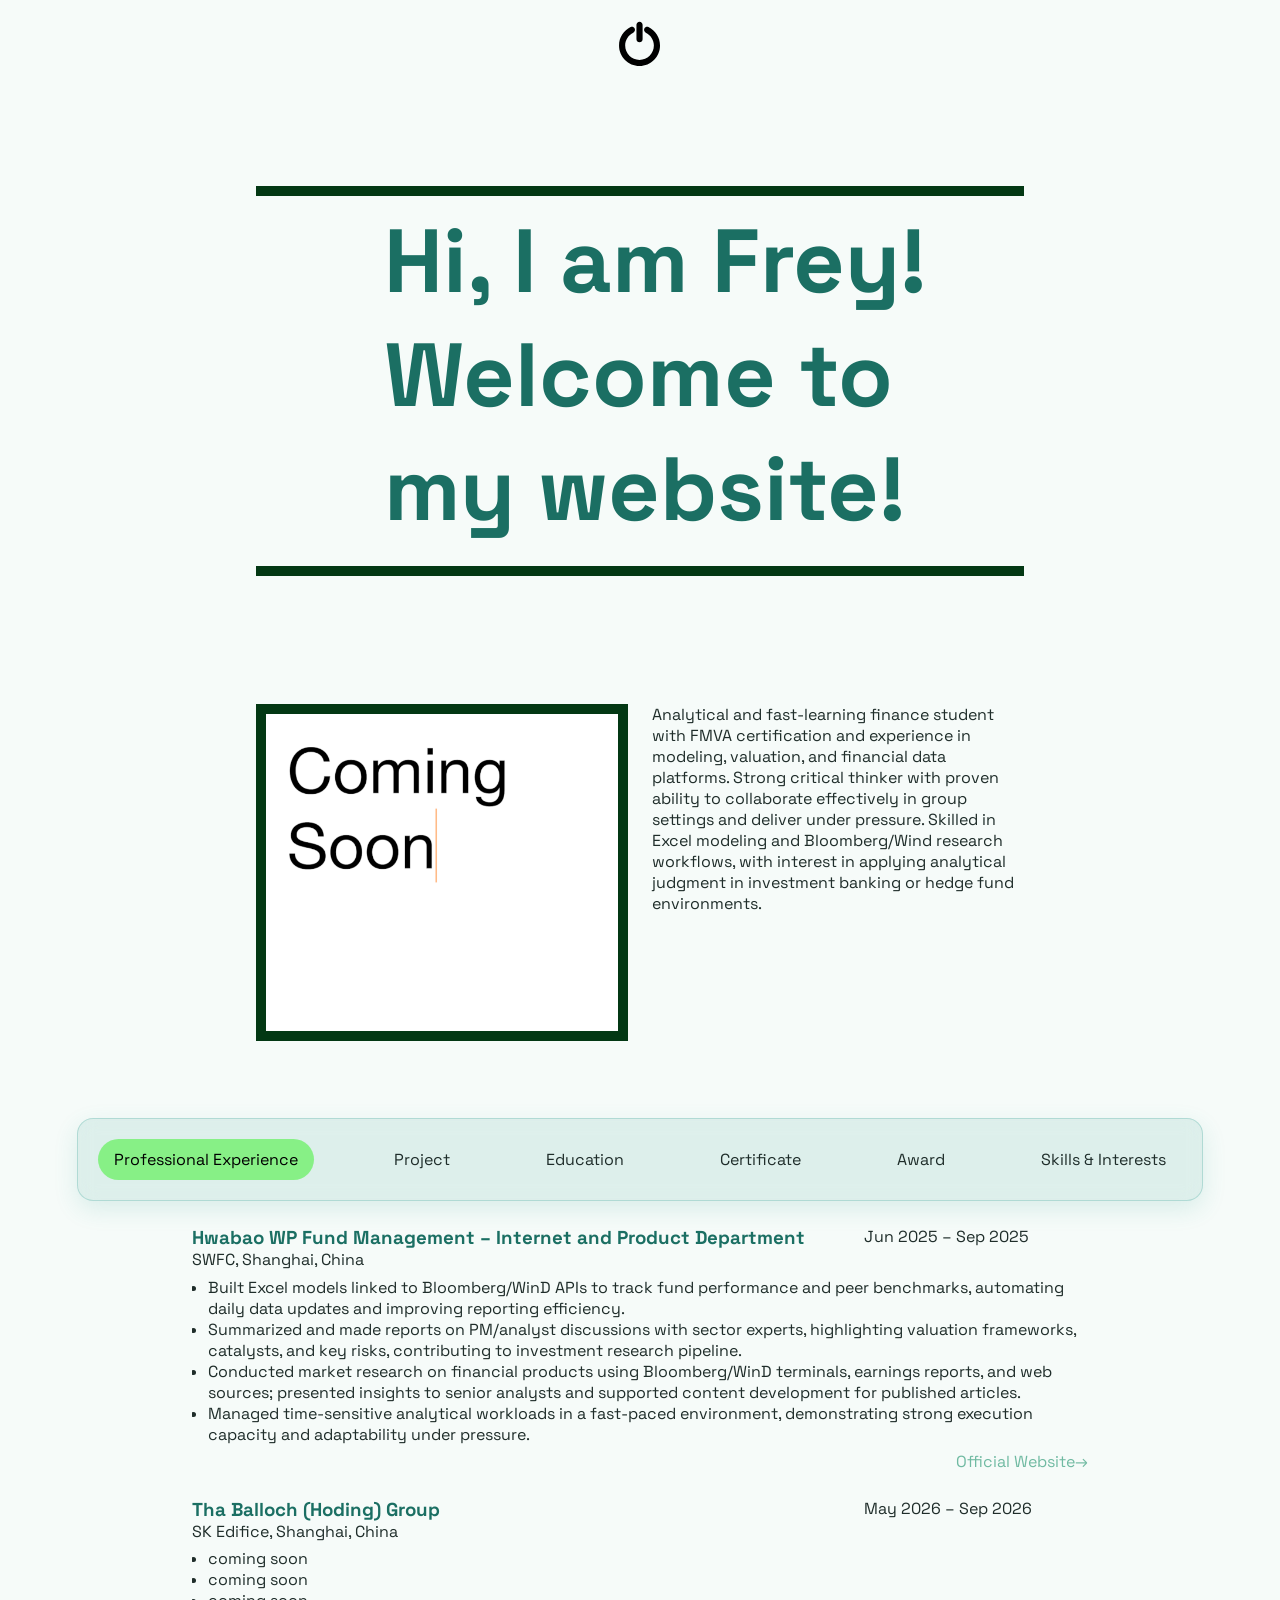
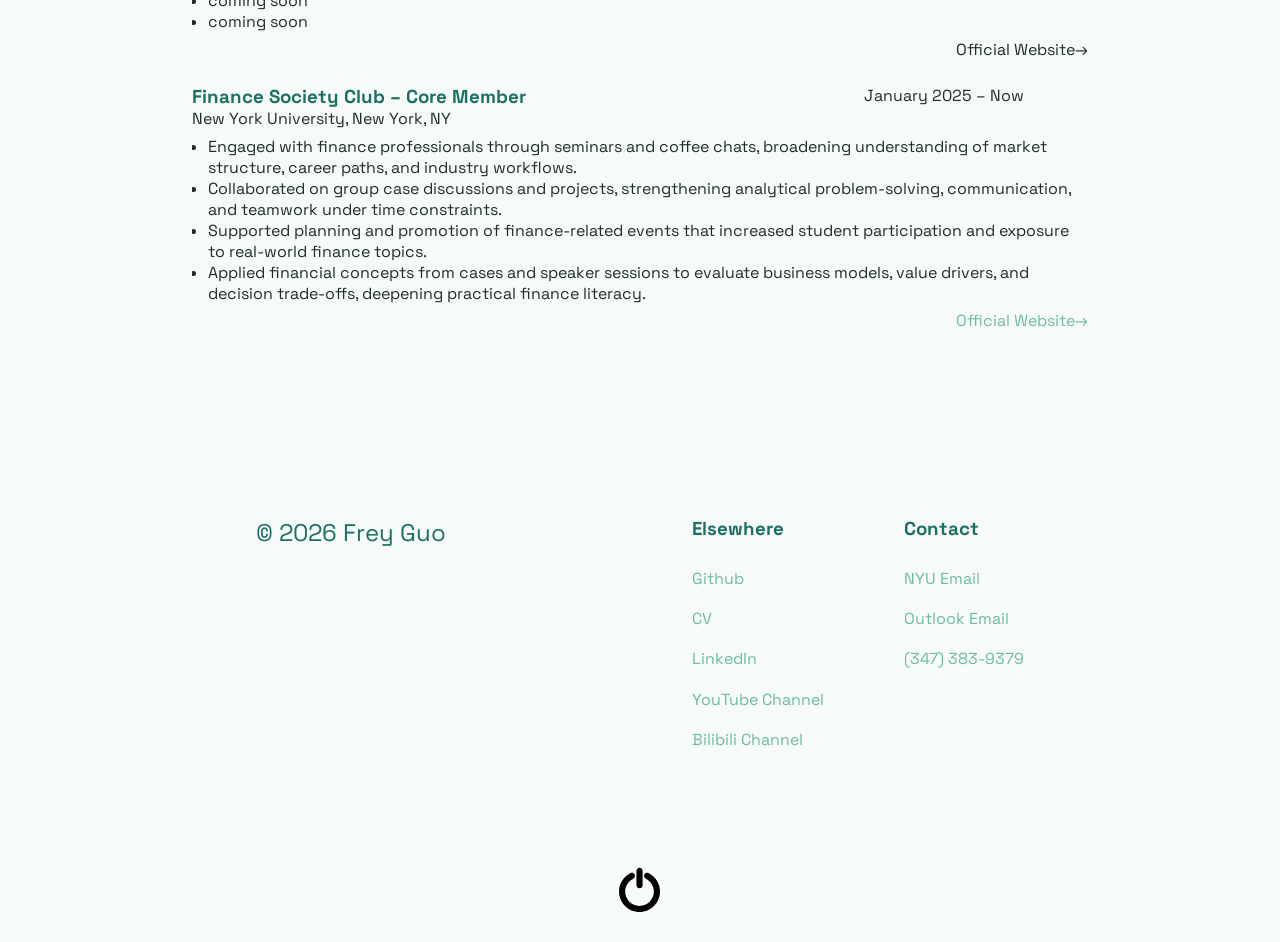
==== index.html @ 7e64a761 "Add files via upload" ====
<!DOCTYPE html>

<html lang="en">
  <head>
    <meta charset="utf-8">
    <title>Frey Guo's Online Resume</title>
    <link rel="icon" type="image/png" href="pic/ficon.png">
    <link rel="icon" type="img/png" href="pic/ficon.png">
    <link rel="shortcut icon" href="pic/ficon.png">
    <link rel="stylesheet" href="main.css">
  </head>

    <icon>
    <svg viewBox="0 0 800 600" id = "modechange" class = "switcher1" xmlns="http://www.w3.org/2000/svg">
     <g id="Layer_1">
      <title>Layer 1</title>
      <path id="svg_3" d="m452.89484,169.47069c-9.49835,-4.63245 -20.98953,-0.64246 -25.67987,8.91408c-4.63165,9.55652 -0.58649,21.01929 8.9115,25.65173c29.95944,14.56938 50.59714,45.20438 50.59714,80.70422c-0.1171,49.5112 -40.16107,89.58466 -89.64395,89.67322c-49.54608,-0.11835 -89.59061,-40.16202 -89.7077,-89.67322c0,-35.49985 20.63705,-66.16443 50.59726,-80.70422c9.55685,-4.63245 13.54327,-16.1248 8.91183,-25.68132c-4.63168,-9.52695 -16.12372,-13.5423 -25.6796,-8.91408c-42.74139,20.69806 -72.23193,64.58371 -72.23193,115.29962c0,70.73761 57.33954,128.07693 128.11014,128.10672c70.70663,-0.02979 128.04681,-57.36911 128.04681,-128.10672c0,-50.68634 -29.49084,-94.54239 -72.23163,-115.27003zm-55.81519,94.45369c10.5527,0 19.17142,-8.58862 19.17142,-19.2019l0,-89.67323c0,-10.6132 -8.61871,-19.20183 -19.17142,-19.20183c-10.67548,0 -19.23529,8.61821 -19.23529,19.20183l0,89.67323c0,10.61328 8.55981,19.2019 19.23529,19.2019z" 

        stroke="" fill="currentColor"/>
     </g>
    </svg>
  </icon>

    <h1 id="header"> Hi, I am Frey! Welcome to my website!</h1>

    <div class = "intro">
    <img src="pic/comingsoon.png" class="selfie" 
    srcset= "pic/comingsoon1.png 1x, pic/comingsoon2.png 2x, pic/comingsoon3.png 3x"
    width="400" height="600" alt="My Selfie">

    <p> Analytical and fast-learning finance student with FMVA certification and experience in modeling, valuation, and financial data platforms. Strong critical thinker with proven ability to collaborate effectively in group settings and deliver under pressure. Skilled in Excel modeling and Bloomberg/Wind research workflows, with interest in applying analytical judgment in investment banking or hedge fund environments.</p>
  </div>

    <nav>
    <ul class = "navbar" id="1111"> 
      <div class = "highlight"></div>
      <li> Professional Experience </li>
      <li> Project </li>
      <li> Education </li>
      <li> Certificate </li>
      <li> Award </li>
      <li> Skills & Interests</li>
    </ul>
  </nav>







    <main class = "Professional animate"> 
      <div class = "professionalTitle">
      <h3 class = "ptitle">Hwabao WP Fund Management – Internet and Product Department</h3>
        <span class = "pdate">Jun 2025 – Sep 2025</span>
      </div>

      <p>SWFC, Shanghai, China</p>

      <ul class = "pcontent">
        <li> Built Excel models linked to Bloomberg/WinD APIs to track fund performance and peer benchmarks, automating daily data updates and improving reporting efficiency. </li>
        <li>Summarized and made reports on PM/analyst discussions with sector experts, highlighting valuation frameworks, catalysts, and key risks, contributing to investment research pipeline.</li>
        <li>Conducted market research on financial products using Bloomberg/WinD terminals, earnings reports, and web sources; presented insights to senior analysts and supported content development for published articles.</li>
        <li>Managed time-sensitive analytical workloads in a fast-paced environment, demonstrating strong execution capacity and adaptability under pressure.</li>
      </ul>

      <div class = "plinkgrid">
      <p class = "plink"> <a href="https://www.fsfund.com"> Official Website→ </a></p>
    </div>

        <div class = "professionalTitle">
        <h3 class = "ptitle">Tha Balloch (Hoding) Group</h3>
        <span class = "pdate">May 2026 – Sep 2026</span>
      </div>

      <p>SK Edifice, Shanghai, China </p>

      <ul class = "pcontent">
        <li> coming soon</li>
        <li> coming soon</li>
        <li> coming soon</li>
        <li> coming soon</li>
      </ul>

      <div class = "plinkgrid">
      <p class = "plink"> Official Website→</p>
    </div>

        <div class = "professionalTitle">
        <h3 class = "ptitle">Finance Society Club – Core Member</h3>
        <span class = "pdate">January 2025 – Now</span>
        </div>

      <p >New York University, New York, NY</p>

      <ul class = "pcontent">
        <li>Engaged with finance professionals through seminars and coffee chats, broadening understanding of market structure, career paths, and industry workflows.</li>
        <li>Collaborated on group case discussions and projects, strengthening analytical problem-solving, communication, and teamwork under time constraints.</li>
        <li>Supported planning and promotion of finance-related events that increased student participation and exposure to real-world finance topics.</li>
        <li>Applied financial concepts from cases and speaker sessions to evaluate business models, value drivers, and decision trade-offs, deepening practical finance literacy.</li>
      </ul>

      <div class = "plinkgrid">
      <p class = "plink"> <a href = "https://www.nyufinancesociety.org"> Official Website→ </a></p>
    </div>


    </main>











    <main class = "Project animate"> 
    <div class = "prlayout">

     <img src="pic/comingsoon.png" class="projectp" 
    srcset= "pic/comingsoon1.png 1x, pic/comingsoon2.png 2x, pic/comingsoon3.png 3x"
    width="400" height="600" alt="project1">

      <div class = "prcontent">
      <h3> Equity Valuation Model – DCF, Trading Comps & Scenario Analysis </h3>
      <p class = "prcontent1"> Coming soon </p>

      <div class = "plinkgrid">
      <p class = "plink"> <a href = "comingsoon.html" > View Project → </a></p>
    </div>
    </div>
    </div>

    <div class = "prlayout">
     <img src="pic/comingsoon.png" class="projectp" 
    srcset= "pic/comingsoon1.png 1x, pic/comingsoon2.png 2x, pic/comingsoon3.png 3x"
    width="400" height="600" alt="project2">
          <div class = "prcontent">      
    <h3> Data Analysis Project – SQL-Based Financial Insights</h3>
      <p class = "prcontent1"> Coming soon </p>
      <div class = "plinkgrid">
      <p class = "plink"> <a href = "comingsoon.html" > View Project → </a></p>
    </div>
    </div>
    </div>

    <div class = "prlayout">
     <img src="pic/comingsoon.png" class="projectp" 
    srcset= "pic/comingsoon1.png 1x, pic/comingsoon2.png 2x, pic/comingsoon3.png 3x"
    width="400" height="600" alt="project3">
    <div class = "prcontent">      
      <h3> Stock Screening Tool – Java/Python-Based Market Scanner </h3>
      <p class = "prcontent1"> Coming soon </p>
      <div class = "plinkgrid">
      <p class = "plink"> <a href = "comingsoon.html" > View Project → </a></p>
    </div>
    </div>
  </div>

      <div class = "prlayout">
     <img src="pic/WebP.png" class="projectp" 
      srcset= "pic/WebP1.png 1x, pic/WebP2.png 2x, pic/WebP3.png 3x"
    width="400" height="600" alt="project4">

    <div class = "prcontent">      
    <h3> Portfolio Website – Front-End Development & UX Design </h3>
      <p class = "prcontent1">   Designed and developed a personal portfolio website using HTML, CSS, and JavaScript, featuring responsive layout, interactive navigation, and smooth UI transitions. </p>
      <div class = "plinkgrid">
      <p class = "plink"> <a href = "index.html">View Project → </a> </p>
    </div>
    </div>
  </div>

      <a href="#1111">
    <svg viewBox=" 0 0 800 600" class = "ancher" xmlns="http://www.w3.org/2000/svg">
     <g id="Layer_1">
      <title>Layer 1</title>
      <path transform="rotate(-90 390.907 306.534)" id="svg_1" d="m383.6221,347.79889l25.40332,-25.48767l-49.11011,0l-49.11005,0l0,-15.77701l0,-15.77713l48.54297,0c26.70361,0 48.54788,-0.79852 48.54788,-1.77634c0,-0.97778 -10.62888,-12.44644 -23.61896,-25.48758l-23.61877,-23.70929l21.82941,0l21.83435,0l33.34305,33.40775l33.34326,33.40564l-33.40674,33.34506l-33.40656,33.34219l-22.98819,0l-22.98322,0l25.39835,-25.48563l0,0z" fill="currentColor"/>
      <path id="svg_3" d="m282.61499,211.11507l0,0c19.69678,0 35.67102,-0.89557 35.67102,-2.00006l142.66452,0l0,0c0,1.10449 15.96768,2.00006 35.66446,2.00006l0,7.99988l0,0c-19.69678,0 -35.66446,0.89557 -35.66446,2.00006l-142.66452,0c0,-1.10449 -15.97424,-2.00006 -35.67102,-2.00006l0,-7.99988z" fill="currentColor"/>
     </g>
    </svg>
    </a>


    </main>









    <section class = "ehide animate">
    <main class = "Education"> 
      <div class = "eiconf">
      <img src="NYU.png" class="nyuicon" width="200" height="200" alt="NYU Icon">
      <!-- srcset= "campus-green1.png 1x, campus-green.png2 2x, campus-green3.png 3x" -->
    </div>

      <div class = "econtent">
      <div class = "eheader">
      <h3>New York University</h3>
      <p class = "edate">Expected May 2027</p>
    </div>

    <p>New York, NY</p>

    <div class = "eheader">
    <p>Undergraduate in Policy Economics and Social Entrepreneurship</p>
    <p>GPA: 3.8 / 4.0</p>
  </div>

    <p> Related Coursework: </p>
      <ul class = "elist">
        <li>Statistics & Regression Analysis</li>
        <li>MFE II</li>
        <li>Intermediate Microeconomics</li>
        <li>Intermediate Macroeconomics</li>
        <li>Principles of Accounting</li>
        <li>Money and Banking</li>
        <li>Web Design</li>
      </ul>
  </div>
    </main>
</section>



    <main class = "Certificate animate"> 

    <h2> FMVA® – Financial Modeling & Valuation Analyst (CFI, 2026)</h2>

    <p>Covered 3-statement modeling, DCF valuation, trading comparables, and precedent transactions, along with scenario and sensitivity analysis (WACC, growth, margins) and cash flow normalization under US GAAP and IFRS. </p>

    <div class = "cimg">
        <img src="pic/FMVA.png"  class="ccimg" 
        srcset="pic/FMVA1.png 1x, pic/FMVA2.png 2x, pic/FMVA3.png 3x"
        width="800" height="600" alt="FMVA Certificate">
    </div>


    <h2> CFA Level 1 </h2>

    <p>  Coming soon </p>

      <div class = "cimg">
      <img src="pic/comingsoon.png" class="ccimg" 
      srcset= "pic/comingsoon1.png 1x, pic/comingsoon2.png 2x, pic/comingsoon3.png 3x"
      width="200" height="200" alt="Personal picture">
    </div>

    <a href="#1111">
    <svg viewBox=" 0 0 800 600" class = "ancher" xmlns="http://www.w3.org/2000/svg">
     <g id="Layer_1">
      <title>Layer 1</title>
      <path transform="rotate(-90 390.907 306.534)" id="svg_1" d="m383.6221,347.79889l25.40332,-25.48767l-49.11011,0l-49.11005,0l0,-15.77701l0,-15.77713l48.54297,0c26.70361,0 48.54788,-0.79852 48.54788,-1.77634c0,-0.97778 -10.62888,-12.44644 -23.61896,-25.48758l-23.61877,-23.70929l21.82941,0l21.83435,0l33.34305,33.40775l33.34326,33.40564l-33.40674,33.34506l-33.40656,33.34219l-22.98819,0l-22.98322,0l25.39835,-25.48563l0,0z" fill="currentColor"/>
      <path id="svg_3" d="m282.61499,211.11507l0,0c19.69678,0 35.67102,-0.89557 35.67102,-2.00006l142.66452,0l0,0c0,1.10449 15.96768,2.00006 35.66446,2.00006l0,7.99988l0,0c-19.69678,0 -35.66446,0.89557 -35.66446,2.00006l-142.66452,0c0,-1.10449 -15.97424,-2.00006 -35.67102,-2.00006l0,-7.99988z" fill="currentColor"/>
     </g>
    </svg>
    </a>


    </main>








    <main class = "Award animate"> 
      <p> coming soon </p>
    </main>







<main class="Skills animate">

  <div class="sgrid">

    <div class="scard">
      <h3>Technical Skills</h3>
      <p><strong>Data & Analysis:</strong> Excel, VBA, SQL</p>
      <p><strong>Programming:</strong> Python, Java, JavaScript</p>
      <p><strong>Finance Tools:</strong> Bloomberg, Wind</p>
      <p><strong>Productivity:</strong> PowerPoint, Jira, XMind</p>
      <p><strong>Web:</strong> HTML5, CSS</p>
    </div>

    <div class="scard">
      <h3>Languages</h3>
      <p>Mandarin — Native</p>
      <p>English — Fluent</p>
    </div>

    <div class="scard">
      <h3>Interests</h3>
      <p>Skiing, Equity & Options Trading, Chess, Guitar, Reading</p>
    </div>
  </div>
</main>
















<footer>
  <div class="fleft">
    <p>© 2026 Frey Guo</p>
  </div>

  <div class="flink">
    <div class="fcolumn">
      <h3>Elsewhere</h3>
      <ul>
        <li><a href="#">Github</a></li>
        <li><a href="comingsoon.html">CV</a></li>
        <li><a href="https://www.linkedin.com/in/frey-guo-7851282b1">LinkedIn</a></li>
        <li><a href="https://www.youtube.com/@Frawery-oi5ok">YouTube Channel</a></li>
        <li><a href="https://space.bilibili.com/351012875?spm_id_from=333.337.0.0">Bilibili Channel</a></li>
      </ul>
    </div>

    <div class="fcolumn">
      <h3>Contact</h3>
      <ul>
        <li><a href="mailto:fg2366@nyu.edu">NYU Email</a></li>
        <li><a href="mailto:FreyGG@outlook.com">Outlook Email</a></li>
        <li><a href="tel:+13473839379">(347) 383-9379</a></li>
      </ul>
    </div>
  </div>
</footer>


    <icon>
    <svg viewBox="0 0 800 600" class = "switcher2" xmlns="http://www.w3.org/2000/svg">
     <g id="Layer_1">
      <title>Layer 1</title>
      <path id="svg_3" d="m452.89484,169.47069c-9.49835,-4.63245 -20.98953,-0.64246 -25.67987,8.91408c-4.63165,9.55652 -0.58649,21.01929 8.9115,25.65173c29.95944,14.56938 50.59714,45.20438 50.59714,80.70422c-0.1171,49.5112 -40.16107,89.58466 -89.64395,89.67322c-49.54608,-0.11835 -89.59061,-40.16202 -89.7077,-89.67322c0,-35.49985 20.63705,-66.16443 50.59726,-80.70422c9.55685,-4.63245 13.54327,-16.1248 8.91183,-25.68132c-4.63168,-9.52695 -16.12372,-13.5423 -25.6796,-8.91408c-42.74139,20.69806 -72.23193,64.58371 -72.23193,115.29962c0,70.73761 57.33954,128.07693 128.11014,128.10672c70.70663,-0.02979 128.04681,-57.36911 128.04681,-128.10672c0,-50.68634 -29.49084,-94.54239 -72.23163,-115.27003zm-55.81519,94.45369c10.5527,0 19.17142,-8.58862 19.17142,-19.2019l0,-89.67323c0,-10.6132 -8.61871,-19.20183 -19.17142,-19.20183c-10.67548,0 -19.23529,8.61821 -19.23529,19.20183l0,89.67323c0,10.61328 8.55981,19.2019 19.23529,19.2019z" 
        stroke="" fill="currentColor"/>
     </g>
    </svg>
  </icon>


<script src="main.js"></script>


</html>
---- main.css ----
@import url('https://fonts.googleapis.com/css2?family=Space+Grotesk&family=Open+Sans&display=swap');

* 
{
    margin: 0;
    padding: 0;
    box-sizing: border-box;
}

html 
{
  scroll-behavior: smooth;
}

 :root {
  --bg: #f6fbf9;           /* very light mint */
  --surface: #ffffff;      /* pure white */

  --text: #1f2d2a;         /* dark gray-green */
  --text-muted: #6b7f7a;   /* muted gray-green */
  --link: #70BAA2;
  --strong: #2a9d8f;      /* medium teal green */
  --heavy-strong: #1b6f63; /* deep teal green */

  --border: #033814;       /* pale mint border */

  --nav-bg: rgba(42, 157, 143, 0.12);      /* strong mint glass */
  --nav-border: rgba(42, 157, 143, 0.25);  /* strong teal border */
  --nav-shadow: rgba(42, 157, 143, 0.14);  /* teal shadow */

  --card-bg: rgba(255, 255, 255, 0.7);      /* white glass */
  --card-shadow: rgba(0, 0, 0, 0.08);
  --svg: black;

  --navbar-highlight: #87F086;
}


@media (prefers-color-scheme: dark) 
{
:root 
{
  --bg: #0f1f1c;           /* very dark green (almost black) */
  --surface: #132825;      /* dark green panel */

  --text: #e6f2ef;         /* soft white with green tint */
  --text-muted: #8aa7a1;   /* muted light green-gray */

  --strong: #4dd4c6;      /* bright teal accent */
  --heavy-strong: #2bb5a5; /* stronger teal */
  --link: #92F0D0;
  --border: #e9f6f2;       /* dark muted border */

  --nav-bg: rgba(255, 255, 255, 0.12);     /* white glass */
  --nav-border: rgba(255, 255, 255, 0.25); /* white border */
  --nav-shadow: rgba(0, 0, 0, 0.25);       /* dark shadow */

  --card-bg: rgba(19, 40, 37, 0.7);         /* dark green glass */
  --card-shadow: rgba(0, 0, 0, 0.4);

  --svg: white;

  --navbar-highlight: black;

}
}

:root.light
{
  --bg: #f6fbf9;
  --surface: #ffffff;

  --text: #1f2d2a;
  --text-muted: #6b7f7a;
  --link: #70BAA2;
  --strong: #2a9d8f;
  --heavy-strong: #1b6f63;

  --border: #033814; 

  --nav-bg: rgba(42, 157, 143, 0.12);  
  --nav-border: rgba(42, 157, 143, 0.25);
  --nav-shadow: rgba(42, 157, 143, 0.14); 

  --card-bg: rgba(255, 255, 255, 0.7);  
  --card-shadow: rgba(0, 0, 0, 0.08);
  --svg: black;

  --navbar-highlight: #87F086;
}

:root.dark
{
	  --bg: #0f1f1c;     
  --surface: #132825;  

  --text: #e6f2ef;  
  --texet-muted: #8aa7a1; 

  --strong: #4dd4c6;     
  --heavy-strong: #2bb5a5;
  --link: #92F0D0;
  --border: #e9f6f2;     

  --nav-bg: rgba(255, 255, 255, 0.12);    
  --nav-border: rgba(255, 255, 255, 0.25);
  --nav-shadow: rgba(0, 0, 0, 0.25); 

  --card-bg: rgba(19, 40, 37, 0.7); 
  --card-shadow: rgba(0, 0, 0, 0.4);

  --svg: white;

  --navbar-highlight: black;
}


icon
{
	display: flex;
	justify-content: center;
	width: 100%;
}

.switcher1, .switcher2
{
  width: 10vw;
  height: auto;
  color: var(--svg);
  transition: transform 0.5s;
  cursor: pointer;
}

 .switcher1:hover, .switcher2:hover
 {
    transform: rotate(360deg);
 }

body
{
	background-color: var(--bg);
	color: var(--text);
  transition: all 0.3s ease;
  font-family: 'Space Grotesk', sans-serif;
}

h1, h2 
{
  color: var(--heavy-strong);
}

a 
{
  color: var(--link);                
  text-decoration: none;
  border-bottom: 1px solid transparent;
  transition: all 0.25s ease;
}

a:hover 
{
  color: var(--heavy-strong);       
  border-bottom: 1px solid var(--heavy-strong);
}

  .ancher
  {
    position: fixed;
    width: 200px;
    height: auto;
    bottom: 0;
    right: -30px;
  }


 /*  ----------------------------------------------- First Section ------------------------------------------------  */
 /*  ----------------------------------------------- First Section ------------------------------------------------  */
 /*  ----------------------------------------------- First Section ------------------------------------------------  */

#header
{
	font-size: 7vw;
	width: 60%;
	margin: auto;
	padding-left: 10%;
	padding-top: 8px;
	margin-bottom: 20px;
	border-top: 10px solid black ;
	border-color: var(--border);
	margin-top: 1em;
}

.selfie
{
	width: 100%;
	height: auto;
	max-width: 400px;
	max-height: 600px;
	border: 10px solid black;
	border-color: var(--border);

}

.intro
{
	padding-top: 10vw;
    display: grid;
    grid-template-columns: 1fr 1fr;
    grid-auto-rows: minmax(100px, auto);
    width: 80%;
	margin: auto;
	gap: 1.5em;
	border-top: 10px solid black ;
	border-color: var(--border);
 }

nav
{
	width: 80%;
	margin: auto;
	display: flex;
	justify-content: center;
}


.navbar
 {
 	list-style: none;
 	position: relative;
 	display: flex;
  flex-direction: row;
  align-items: center;

  background: var(--nav-bg);
  backdrop-filter: blur(10px);
  -webkit-backdrop-filter: blur(10px);

  border: 1px solid var(--nav-border);
  border-radius: 16px;
  padding: 20px;

  box-shadow: 0 8px 24px var(--nav-shadow);
 }

 .navbar li
 {
 	cursor: pointer;
 	z-index: 1;
 	display: inline-block;
 	padding: 10px 16px;

 }

.Professional, .Project, .Education, .Certificate, .Award, .Skills
{
	width: 70%;
	margin: auto;
	padding-top: 2vw;
}


 /*  ----------------------------------------------- Professional EXP --------------------------------------------  */
 /*  ----------------------------------------------- Professional EXP --------------------------------------------  */
 /*  ----------------------------------------------- Professional EXP --------------------------------------------  */

.professionalTitle
{
	display: grid;
	grid-template-columns: 1fr 1fr 1fr 1fr;
}

.ptitle
{
	grid-column: 1/4;
	color: var(--heavy-strong);
}

.pdate
{
	grid-column: 4/-1;
}

.pcontent
{
	margin-left: 1em;
	padding-top: 0.5vw;
	padding-bottom: 0.5vw;
}

.plinkgrid
{
	display: grid;
	grid-template-columns: 1fr 1fr 1fr 1fr 1fr 1fr 1fr;
}

.plink
{
	grid-column: 8/-1;
	padding-bottom: 2vw;

}

.Professional
{
	display: ;
}


 /*  ----------------------------------------------- Project --------------------------------------------------  */
 /*  ----------------------------------------------- Project --------------------------------------------------  */
 /*  ----------------------------------------------- Project --------------------------------------------------  */

.prlayout
{
	display: grid;
	grid-template-columns: 1fr 1fr;
	gap: 1em;
}

.prcontent
{
	padding-bottom: 16em;
}

.prcontent1
{
	padding-top: 1vw;
	padding-bottom: 1vw;
}

.projectp
{
	width: 100%;
	height: auto;
	max-width: 400px;
	max-height: 600px;
	border: 10px solid black;
	border-color: var(--border);
}

.Project h3
{
	color: var(--heavy-strong);
;
}

.Project
{
	display: ;
}

 /*  ----------------------------------------------- Education --------------------------------------------------  */
 /*  ----------------------------------------------- Education --------------------------------------------------  */
 /*  ----------------------------------------------- Education --------------------------------------------------  */

.Education
{
		display: grid;
  	grid-template-columns: minmax(180px, 30%) 1fr;
}

.econtent
{
	display: flex;
	flex-direction: column;
	gap: 10px;
}

.eheader
{
	display: flex;
	justify-content: space-between;
	align-items: baseline;

}

.elist
{
	display: grid;
	grid-template-columns: 1fr 1fr;
	margin-top: -8px;
	padding-left: 20px;
}

.gpa
{
	display: flex;
	flex-wrap: nowrap;
}

.ehide
{
	display: ;
}

.Education h3
{
	color: var(--heavy-strong);
}

 /*  ---------------------------------------------  Certificate -------------------------------------------------  */
 /*  ---------------------------------------------  Certificate -------------------------------------------------  */
 /*  ---------------------------------------------  Certificate -------------------------------------------------  */

.Certificate
{
	margin-top: -2.5em;
}

.Certificate h2, .Certificate p
{
	text-align:center;
	padding-bottom: 1vw;
}

.cimg
{
	display: flex;
	justify-content: center;
	padding-bottom: 2vw;
}

.ccimg
{
	border: 2px solid black;
	border-color: var(--border);
	width: 100%;
	height: auto;
}

.Certificate
{
	display: ;
}

 /*  ---------------------------------------------  Award -----------------------------------------------------  */
 /*  ---------------------------------------------  Award -----------------------------------------------------  */
 /*  ---------------------------------------------  Award -----------------------------------------------------  */

.Award p
{
	text-align: center;
}

.Award
{
	display: ;
}

 /*  ----------------------------------------  Skills/interest/language ---------------------------------------  */
 /*  ----------------------------------------  Skills/interest/language ---------------------------------------  */
 /*  ----------------------------------------  Skills/interest/language ---------------------------------------  */

.Skills 
{
	margin-top: -30px;
}

.sgrid 
{
  display: grid;
  gap: 20px;
}

.scard 
{
  background-color: var(--card-bg);
  backdrop-filter: blur(10px);
  -webkit-backdrop-filter: blur(10px);

  border-radius: 18px;
  padding: 20px;

  box-shadow: 0 8px 20px var(--card-shadow);
}

.scard h3 
{
  margin-bottom: 12px;
}

.scard p 
{
  line-height: 1.5;
}

.Skills h3
{
	color: var(--heavy-strong);
}


 /*  -----------------------------------------------  Footer ----------------------------------------------  */
 /*  -----------------------------------------------  Footer ----------------------------------------------  */
 /*  -----------------------------------------------  Footer ----------------------------------------------  */

footer 
{
	padding-top: 10vw;
  width: 60%;
  margin: auto;
  display: grid;
  grid-template-columns: 1fr auto;
  gap: 5em;
  padding-bottom: 6vw;
}

.flink
{
  display: flex;
  gap: 5em;
  flex-wrap: nowrap;
}

.fcolumn h3 
{
  margin: 0 0 1.5em;
}

.fcolumn ul 
{
  list-style: none;
}

.fcolumn li 
{
  margin-bottom: 1.2em;
}

footer p, footer h3
{
	color: var(--heavy-strong);
}

footer p
{
	font-size: 1.5em;
}


 /*  -----------------------------------------------  Adaption ----------------------------------------------  */
 /*  -----------------------------------------------  Adaption ----------------------------------------------  */
 /*  -----------------------------------------------  Adaption ----------------------------------------------  */


 /*  ----------------------------------------------- Phone Adaption ----------------------------------------------  */

@media (max-width: 50em)
{

	.navbar
 {
    gap: 0em;
 }

 .navbar li
 {
 	font-size: 14px;
 }

 	.intro
 	{
 		padding-bottom: 10vw;	
 	}

 	.Professional
	{
	 	padding-top: 5vw;
	}

	.plink
	{
	padding-bottom: 5vw;
	}

	.pcontent
	{
	padding-top: 3vw;
	padding-bottom: 3vw;
	}

	.prcontent
	{
		padding-bottom: 8em;
	}

	.Education
	{
		display: block;
	}

	.elist
	{
		grid-template-columns: 1fr;
	}

	.eiconf
	{
		display: flex;
		justify-content: center;
		padding-top: 3vw;
		padding-bottom: 3vw;
	}

	.eheader
	{
		display: block;
	}

	.econtent p, .econtent h3
	{
		text-align: center;
	}

	.econtent li
	{
		margin-left: 6em;
	}

	.sgrid {
    grid-template-columns: 1fr;
  }

  .scard 
  {
    padding: 16px;
  }

  .Skills 
  {
  		margin-top: 0px;
  }

	.Certificate
	{
		margin-top: 0em;
	}

  .flink
   {
    gap: 10em;
    flex-wrap: nowrap;
  }

  .fleft
  {
  	display: none;

  }

    .ancher
    {
    	display: none;
    }

}

 /*  ----------------------------------------------- Ipad Adaption ----------------------------------------------  */


@media (min-width: 50.01em) and (max-width: 65em)
{

	nav
{
	padding-top: 2em;
}
	.navbar
 {
    gap: 2em;
 }

	.Education
	{
		display: block;
	}

		.eiconf
	{
		display: flex;
		justify-content: center;
	}

	.sgrid 
  {
    grid-template-columns: 1fr 1fr;
  }

  .scard:first-child 
  {
    grid-column: 1 / -1;
  }

  footer p
{
	font-size: 1em;
}
}

 /*  ----------------------------------------------- Laptop Adaption ----------------------------------------------  */


@media (min-width: 65.01em)
{

	.intro
	{
		width: 60%;
		padding-bottom: 6vw;
	}

	.navbar
	{
	gap: 4em;
	}

	.sgrid 
  {
    grid-template-columns: 2fr 1fr 1fr;
  }

 .navbar li
 {
 	white-space: nowrap;
 }

}

 /*  ----------------------------------------------- Animated  ----------------------------------------------  */
 /*  ----------------------------------------------- Animated  ----------------------------------------------  */
 /*  ----------------------------------------------- Animated  ----------------------------------------------  */


.animate {
  opacity: 0;
  visibility: hidden;
  height: 0;
  overflow: hidden;
  transition: opacity 0.2s ease;
}

.show {
  opacity: 1;
  visibility: visible;
  height: auto;
}

.fading {
  opacity: 0;
}

.navbar li.active 
{
  background-color: ;
  color: var(--svg);
}

.highlight 
{
  position: absolute;
  top: 20px;
  left: 20px;

  height: calc(100% - 40px);

  background: var(--navbar-highlight);
  border-radius: 999px;
  transition: all 0.3s ease;
  z-index: 0;
  pointer-events: none;
}
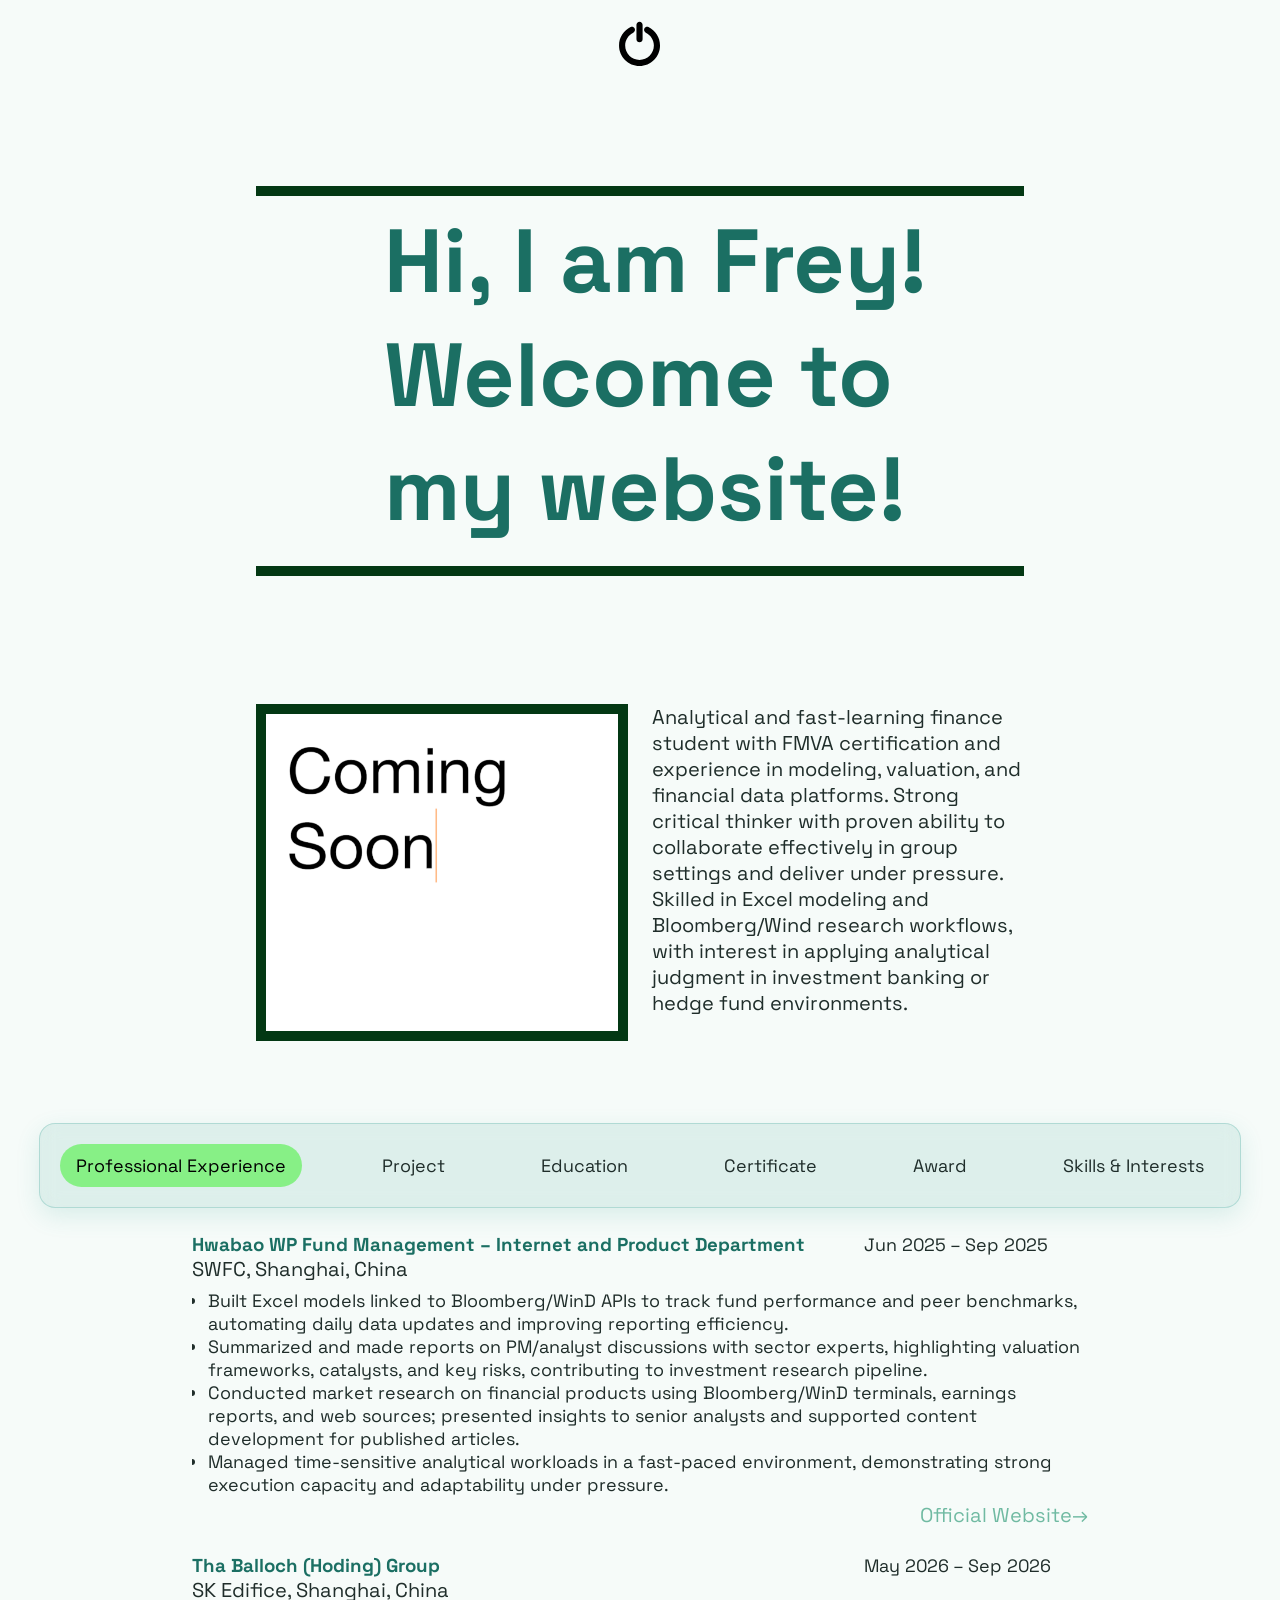
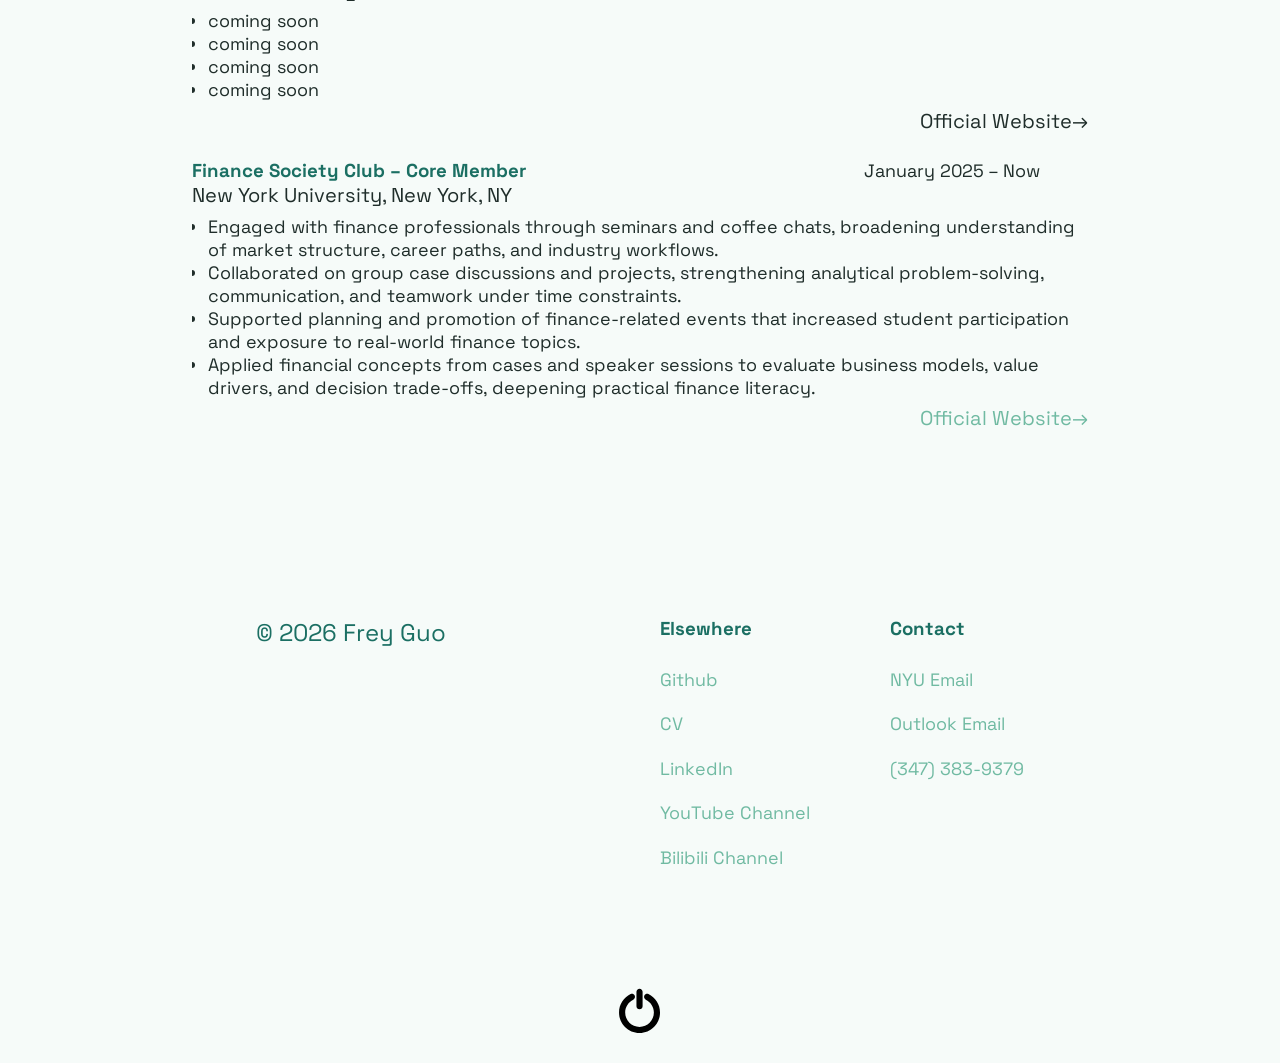
==== commit 86301429: "Add files via upload" ====
--- a/index.html
+++ b/index.html
@@ -8,6 +8,7 @@
     <link rel="icon" type="img/png" href="pic/ficon.png">
     <link rel="shortcut icon" href="pic/ficon.png">
     <link rel="stylesheet" href="main.css">
+    <meta name="viewport" content="width=device-width, initial-scale=1.0">
   </head>
 
     <icon>
@@ -24,9 +25,11 @@
     <h1 id="header"> Hi, I am Frey! Welcome to my website!</h1>
 
     <div class = "intro">
+      <div class ="phonep">
     <img src="pic/comingsoon.png" class="selfie" 
     srcset= "pic/comingsoon1.png 1x, pic/comingsoon2.png 2x, pic/comingsoon3.png 3x"
     width="400" height="600" alt="My Selfie">
+  </div>
 
     <p> Analytical and fast-learning finance student with FMVA certification and experience in modeling, valuation, and financial data platforms. Strong critical thinker with proven ability to collaborate effectively in group settings and deliver under pressure. Skilled in Excel modeling and Bloomberg/Wind research workflows, with interest in applying analytical judgment in investment banking or hedge fund environments.</p>
   </div>
--- a/main.css
+++ b/main.css
@@ -1,4 +1,12 @@
 @import url('https://fonts.googleapis.com/css2?family=Space+Grotesk&family=Open+Sans&display=swap');
+
+
+@font-face {
+  font-family: "localfont";
+  src: url("Inter-VariableFont_opsz,wght,wght.ttf") format("truetype");
+  font-weight: normal;
+  font-style: normal;
+}
 
 * 
 {
@@ -141,8 +149,12 @@
 	background-color: var(--bg);
 	color: var(--text);
   transition: all 0.3s ease;
-  font-family: 'Space Grotesk', sans-serif;
-}
+  font-family: 'Space Grotesk' ,'localfont';
+}
+
+
+/* 'Space Grotesk' */
+
 
 h1, h2 
 {
@@ -548,6 +560,23 @@
 @media (max-width: 50em)
 {
 
+	.intro
+	{
+		display: block;
+	}
+
+	.intro p
+	{
+		text-align: center;
+	}
+
+	.phonep
+	{
+		display: flex;
+		justify-content: center;
+		padding-bottom: 20px;
+	}
+
 	.navbar
  {
     gap: 0em;
@@ -563,6 +592,12 @@
  		padding-bottom: 10vw;	
  	}
 
+ 	.professionalTitle
+ 	{
+ 		display: block;
+ 		padding-bottom: 10px;
+ 	}
+
  	.Professional
 	{
 	 	padding-top: 5vw;
@@ -582,6 +617,16 @@
 	.prcontent
 	{
 		padding-bottom: 8em;
+	}
+
+	.prcontent1
+	{
+		display: none;
+	}
+
+	.plink
+	{
+		padding-top: 15px;
 	}
 
 	.Education
@@ -722,6 +767,21 @@
  .navbar li
  {
  	white-space: nowrap;
+ }
+
+ p
+ {
+ 	font-size: 1.25em;
+ }
+
+ li
+ {
+ 	font-size: 1.12em;
+ }
+
+ span
+ {
+ 	 	font-size: 1.12em;
  }
 
 }
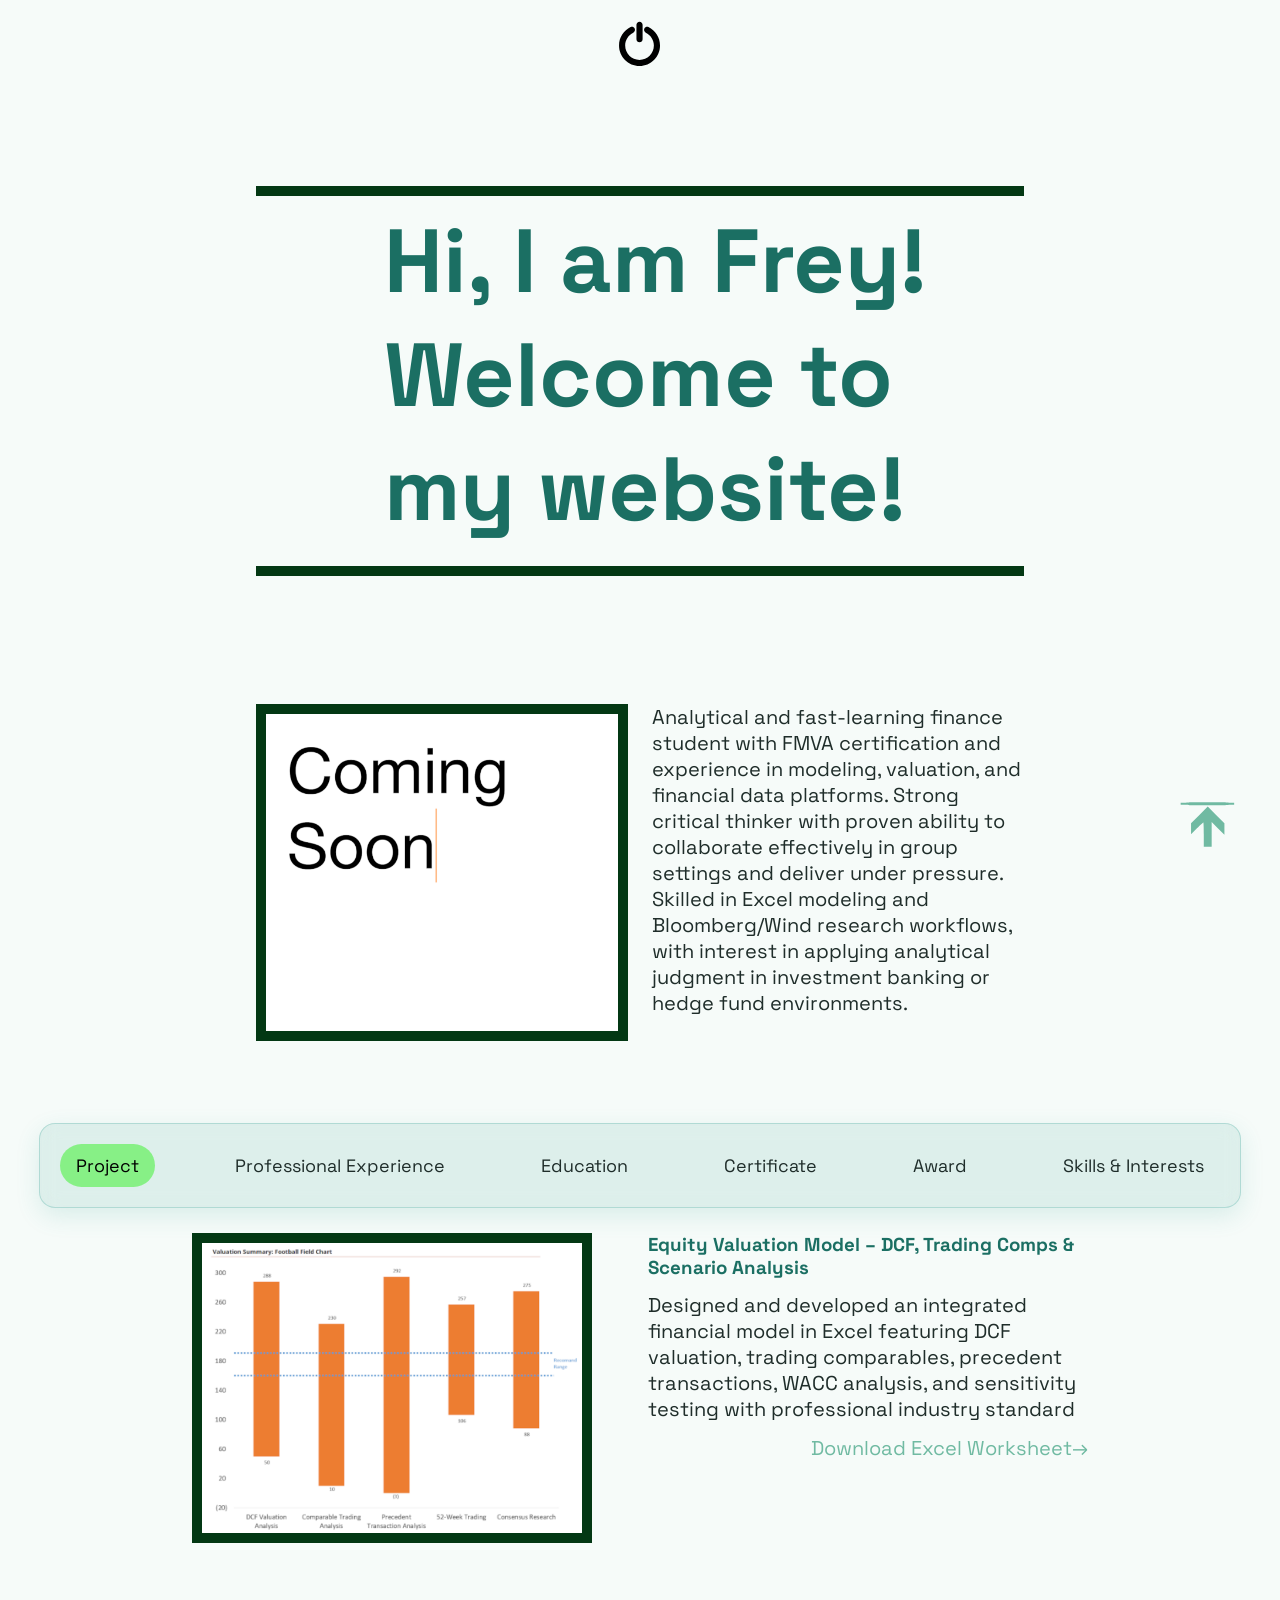
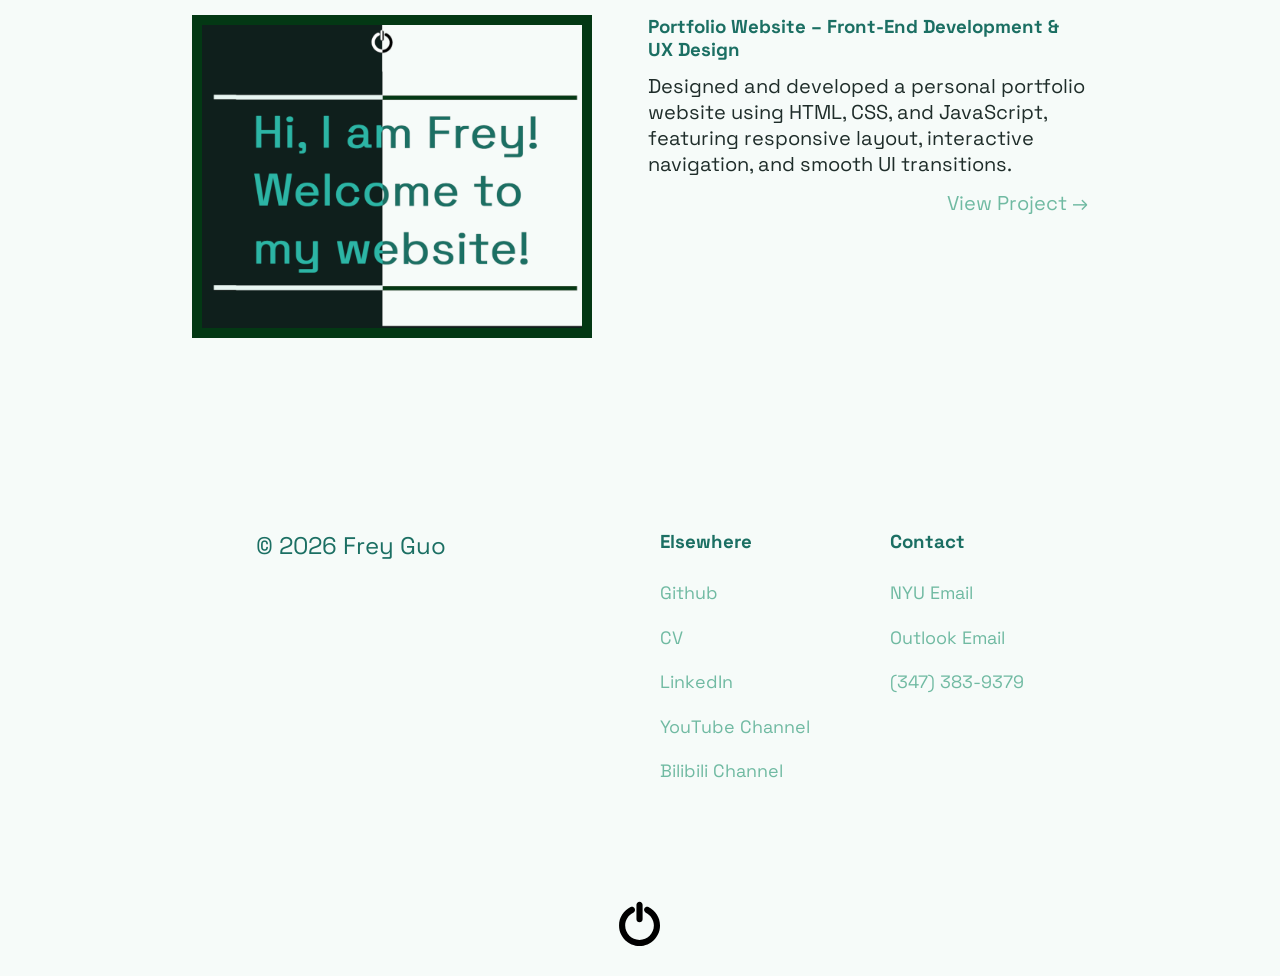
==== commit 7f6d15d6: "Add files via upload" ====
--- a/index.html
+++ b/index.html
@@ -37,8 +37,8 @@
     <nav>
     <ul class = "navbar" id="1111"> 
       <div class = "highlight"></div>
+      <li> Project </li>
       <li> Professional Experience </li>
-      <li> Project </li>
       <li> Education </li>
       <li> Certificate </li>
       <li> Award </li>
@@ -48,120 +48,23 @@
 
 
 
-
-
-
-
-    <main class = "Professional animate"> 
-      <div class = "professionalTitle">
-      <h3 class = "ptitle">Hwabao WP Fund Management – Internet and Product Department</h3>
-        <span class = "pdate">Jun 2025 – Sep 2025</span>
-      </div>
-
-      <p>SWFC, Shanghai, China</p>
-
-      <ul class = "pcontent">
-        <li> Built Excel models linked to Bloomberg/WinD APIs to track fund performance and peer benchmarks, automating daily data updates and improving reporting efficiency. </li>
-        <li>Summarized and made reports on PM/analyst discussions with sector experts, highlighting valuation frameworks, catalysts, and key risks, contributing to investment research pipeline.</li>
-        <li>Conducted market research on financial products using Bloomberg/WinD terminals, earnings reports, and web sources; presented insights to senior analysts and supported content development for published articles.</li>
-        <li>Managed time-sensitive analytical workloads in a fast-paced environment, demonstrating strong execution capacity and adaptability under pressure.</li>
-      </ul>
-
-      <div class = "plinkgrid">
-      <p class = "plink"> <a href="https://www.fsfund.com"> Official Website→ </a></p>
-    </div>
-
-        <div class = "professionalTitle">
-        <h3 class = "ptitle">Tha Balloch (Hoding) Group</h3>
-        <span class = "pdate">May 2026 – Sep 2026</span>
-      </div>
-
-      <p>SK Edifice, Shanghai, China </p>
-
-      <ul class = "pcontent">
-        <li> coming soon</li>
-        <li> coming soon</li>
-        <li> coming soon</li>
-        <li> coming soon</li>
-      </ul>
-
-      <div class = "plinkgrid">
-      <p class = "plink"> Official Website→</p>
-    </div>
-
-        <div class = "professionalTitle">
-        <h3 class = "ptitle">Finance Society Club – Core Member</h3>
-        <span class = "pdate">January 2025 – Now</span>
-        </div>
-
-      <p >New York University, New York, NY</p>
-
-      <ul class = "pcontent">
-        <li>Engaged with finance professionals through seminars and coffee chats, broadening understanding of market structure, career paths, and industry workflows.</li>
-        <li>Collaborated on group case discussions and projects, strengthening analytical problem-solving, communication, and teamwork under time constraints.</li>
-        <li>Supported planning and promotion of finance-related events that increased student participation and exposure to real-world finance topics.</li>
-        <li>Applied financial concepts from cases and speaker sessions to evaluate business models, value drivers, and decision trade-offs, deepening practical finance literacy.</li>
-      </ul>
-
-      <div class = "plinkgrid">
-      <p class = "plink"> <a href = "https://www.nyufinancesociety.org"> Official Website→ </a></p>
-    </div>
-
-
-    </main>
-
-
-
-
-
-
-
-
-
-
-
-    <main class = "Project animate"> 
+<main class = "Project animate"> 
     <div class = "prlayout">
 
      <img src="pic/comingsoon.png" class="projectp" 
-    srcset= "pic/comingsoon1.png 1x, pic/comingsoon2.png 2x, pic/comingsoon3.png 3x"
+    srcset= "pic/valueP3.png 1x, pic/valueP2.png 2x, pic/valueP1.png 3x"
     width="400" height="600" alt="project1">
 
       <div class = "prcontent">
       <h3> Equity Valuation Model – DCF, Trading Comps & Scenario Analysis </h3>
-      <p class = "prcontent1"> Coming soon </p>
-
-      <div class = "plinkgrid">
-      <p class = "plink"> <a href = "comingsoon.html" > View Project → </a></p>
-    </div>
-    </div>
-    </div>
-
-    <div class = "prlayout">
-     <img src="pic/comingsoon.png" class="projectp" 
-    srcset= "pic/comingsoon1.png 1x, pic/comingsoon2.png 2x, pic/comingsoon3.png 3x"
-    width="400" height="600" alt="project2">
-          <div class = "prcontent">      
-    <h3> Data Analysis Project – SQL-Based Financial Insights</h3>
-      <p class = "prcontent1"> Coming soon </p>
-      <div class = "plinkgrid">
-      <p class = "plink"> <a href = "comingsoon.html" > View Project → </a></p>
-    </div>
-    </div>
-    </div>
-
-    <div class = "prlayout">
-     <img src="pic/comingsoon.png" class="projectp" 
-    srcset= "pic/comingsoon1.png 1x, pic/comingsoon2.png 2x, pic/comingsoon3.png 3x"
-    width="400" height="600" alt="project3">
-    <div class = "prcontent">      
-      <h3> Stock Screening Tool – Java/Python-Based Market Scanner </h3>
-      <p class = "prcontent1"> Coming soon </p>
-      <div class = "plinkgrid">
-      <p class = "plink"> <a href = "comingsoon.html" > View Project → </a></p>
-    </div>
-    </div>
-  </div>
+      <p class = "prcontent1"> Designed and developed an integrated financial model in Excel featuring DCF valuation, trading comparables, precedent transactions, WACC analysis, and sensitivity testing with professional industry standard</p>
+
+      <div class = "plinkgrid">
+      <p class = "plink"> <a href = "RH_Valuation_Modelt.xlsx" download> Download Excel Worksheet→ </a></p>
+    </div>
+    </div>
+    </div>
+
 
       <div class = "prlayout">
      <img src="pic/WebP.png" class="projectp" 
@@ -172,7 +75,7 @@
     <h3> Portfolio Website – Front-End Development & UX Design </h3>
       <p class = "prcontent1">   Designed and developed a personal portfolio website using HTML, CSS, and JavaScript, featuring responsive layout, interactive navigation, and smooth UI transitions. </p>
       <div class = "plinkgrid">
-      <p class = "plink"> <a href = "index.html">View Project → </a> </p>
+      <p class = "plink"> <a href = "https://github.com/frawerygg/FreyGG-s-Online-Resume">View Project → </a> </p>
     </div>
     </div>
   </div>
@@ -193,6 +96,67 @@
 
 
 
+    <main class = "Professional animate"> 
+      <div class = "professionalTitle">
+      <h3 class = "ptitle">Hwabao WP Fund Management – Internet and Product Department</h3>
+        <span class = "pdate">Jun 2025 – Sep 2025</span>
+      </div>
+
+      <p>SWFC, Shanghai, China</p>
+
+      <ul class = "pcontent">
+        <li> Built Excel models linked to Bloomberg/WinD APIs to track fund performance and peer benchmarks, automating daily data updates and improving reporting efficiency. </li>
+        <li>Summarized and made reports on PM/analyst discussions with sector experts, highlighting valuation frameworks, catalysts, and key risks, contributing to investment research pipeline.</li>
+        <li>Conducted market research on financial products using Bloomberg/WinD terminals, earnings reports, and web sources; presented insights to senior analysts and supported content development for published articles.</li>
+        <li>Managed time-sensitive analytical workloads in a fast-paced environment, demonstrating strong execution capacity and adaptability under pressure.</li>
+      </ul>
+
+      <div class = "plinkgrid">
+      <p class = "plink"> <a href="https://www.fsfund.com"> Official Website→ </a></p>
+    </div>
+
+        <div class = "professionalTitle">
+        <h3 class = "ptitle">Tha Balloch (Hoding) Group</h3>
+        <span class = "pdate">May 2026 – Sep 2026</span>
+      </div>
+
+      <p>SK Edifice, Shanghai, China </p>
+
+      <ul class = "pcontent">
+        <li> coming soon</li>
+        <li> coming soon</li>
+        <li> coming soon</li>
+        <li> coming soon</li>
+      </ul>
+
+      <div class = "plinkgrid">
+      <p class = "plink"> Official Website→</p>
+    </div>
+
+        <div class = "professionalTitle">
+        <h3 class = "ptitle">Finance Society Club – Core Member</h3>
+        <span class = "pdate">January 2025 – Now</span>
+        </div>
+
+      <p >New York University, New York, NY</p>
+
+      <ul class = "pcontent">
+        <li>Engaged with finance professionals through seminars and coffee chats, broadening understanding of market structure, career paths, and industry workflows.</li>
+        <li>Collaborated on group case discussions and projects, strengthening analytical problem-solving, communication, and teamwork under time constraints.</li>
+        <li>Supported planning and promotion of finance-related events that increased student participation and exposure to real-world finance topics.</li>
+        <li>Applied financial concepts from cases and speaker sessions to evaluate business models, value drivers, and decision trade-offs, deepening practical finance literacy.</li>
+      </ul>
+
+      <div class = "plinkgrid">
+      <p class = "plink"> <a href = "https://www.nyufinancesociety.org"> Official Website→ </a></p>
+    </div>
+
+
+    </main>
+
+
+
+
 
 
 
@@ -215,7 +179,7 @@
 
     <div class = "eheader">
     <p>Undergraduate in Policy Economics and Social Entrepreneurship</p>
-    <p>GPA: 3.8 / 4.0</p>
+    <p id = "GPA">GPA: 3.8 / 4.0</p>
   </div>
 
     <p> Related Coursework: </p>
--- a/main.css
+++ b/main.css
@@ -275,6 +275,12 @@
  /*  ----------------------------------------------- Professional EXP --------------------------------------------  */
  /*  ----------------------------------------------- Professional EXP --------------------------------------------  */
 
+.prlayout h3
+{
+	color: var(--heavy-strong);
+;
+}
+
 .professionalTitle
 {
 	display: grid;
@@ -331,7 +337,7 @@
 
 .prcontent
 {
-	padding-bottom: 16em;
+	padding-bottom: 8em;
 }
 
 .prcontent1
@@ -398,6 +404,11 @@
 {
 	display: flex;
 	flex-wrap: nowrap;
+}
+
+#GPA
+{
+	white-space: nowrap;
 }
 
 .ehide
@@ -698,8 +709,27 @@
     	display: none;
     }
 
-}
-
+    .prlayout
+{
+	display: block;
+}
+
+.prcontent
+{
+	padding-top: 10px;
+}
+
+.prcontent
+{
+	padding-bottom: 5px;
+}
+
+.prcontent p
+{
+	text-align: center;
+}
+
+}
  /*  ----------------------------------------------- Ipad Adaption ----------------------------------------------  */
 
 
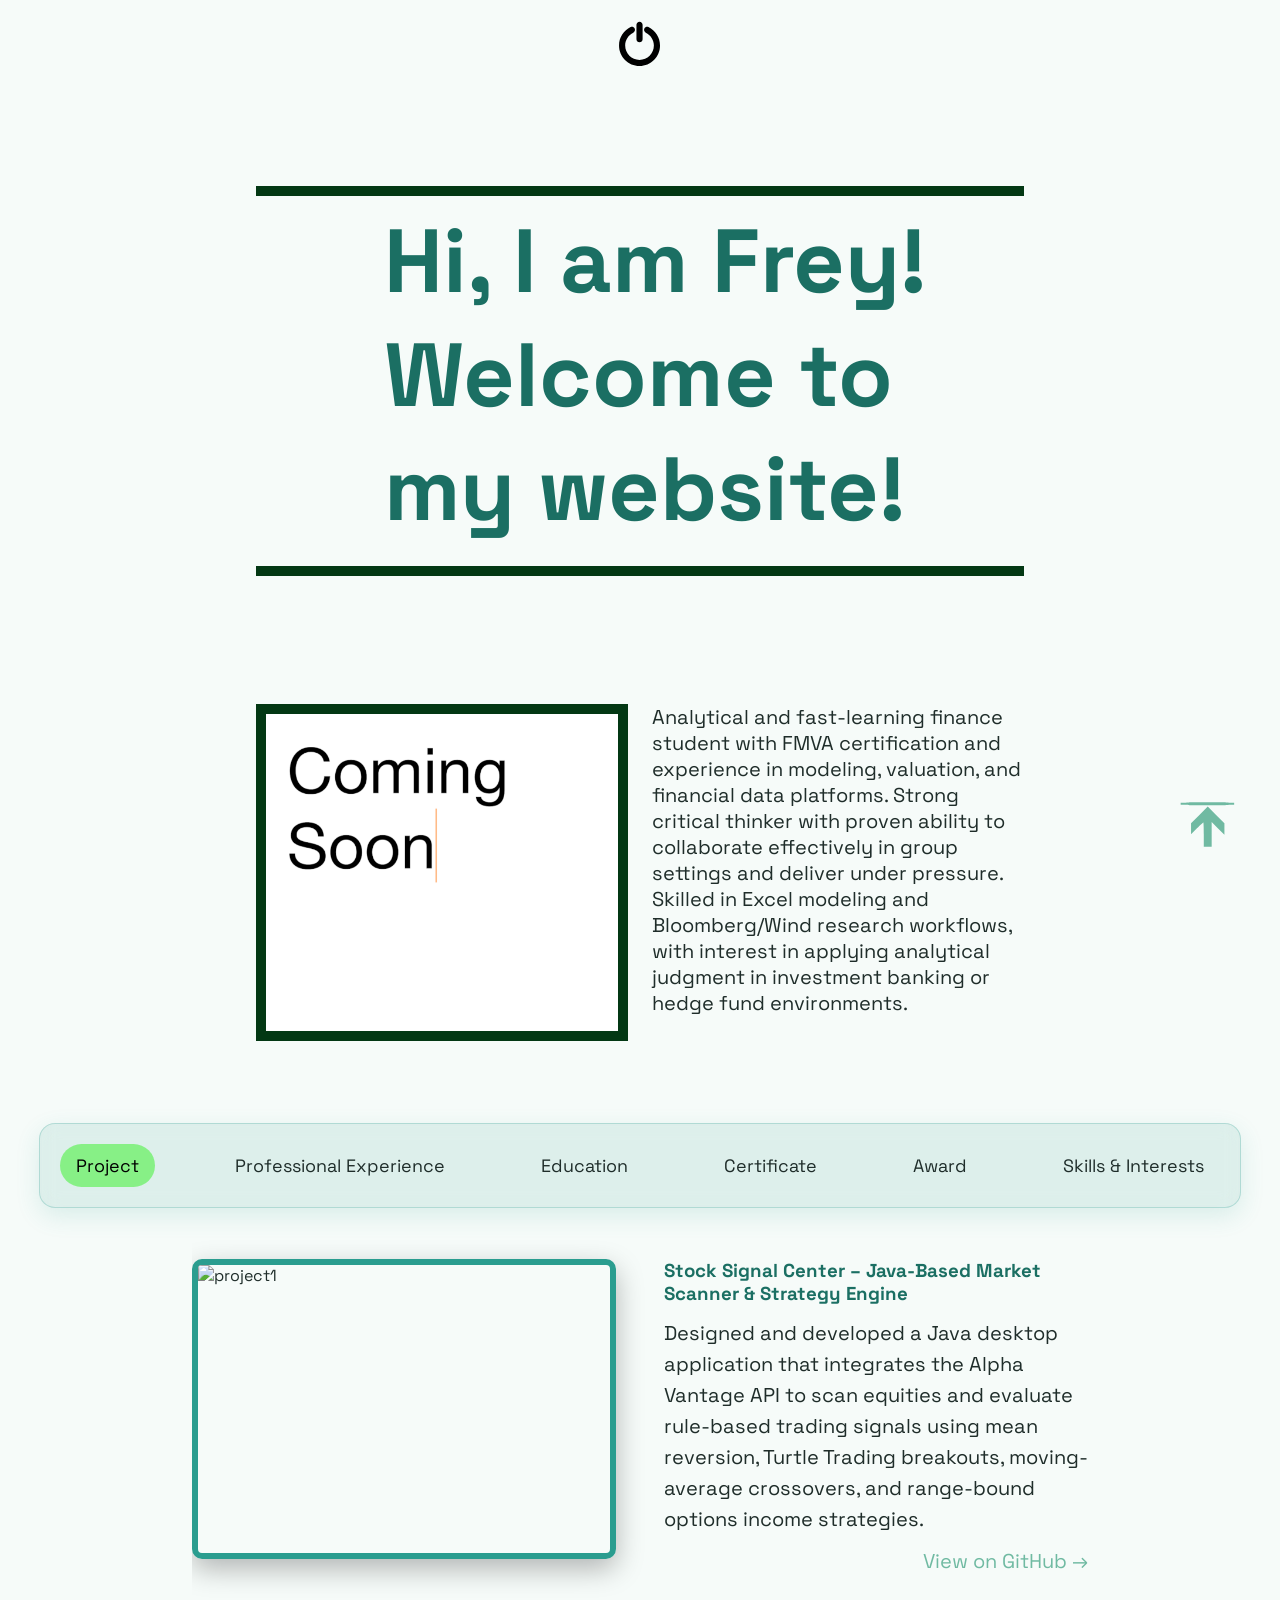
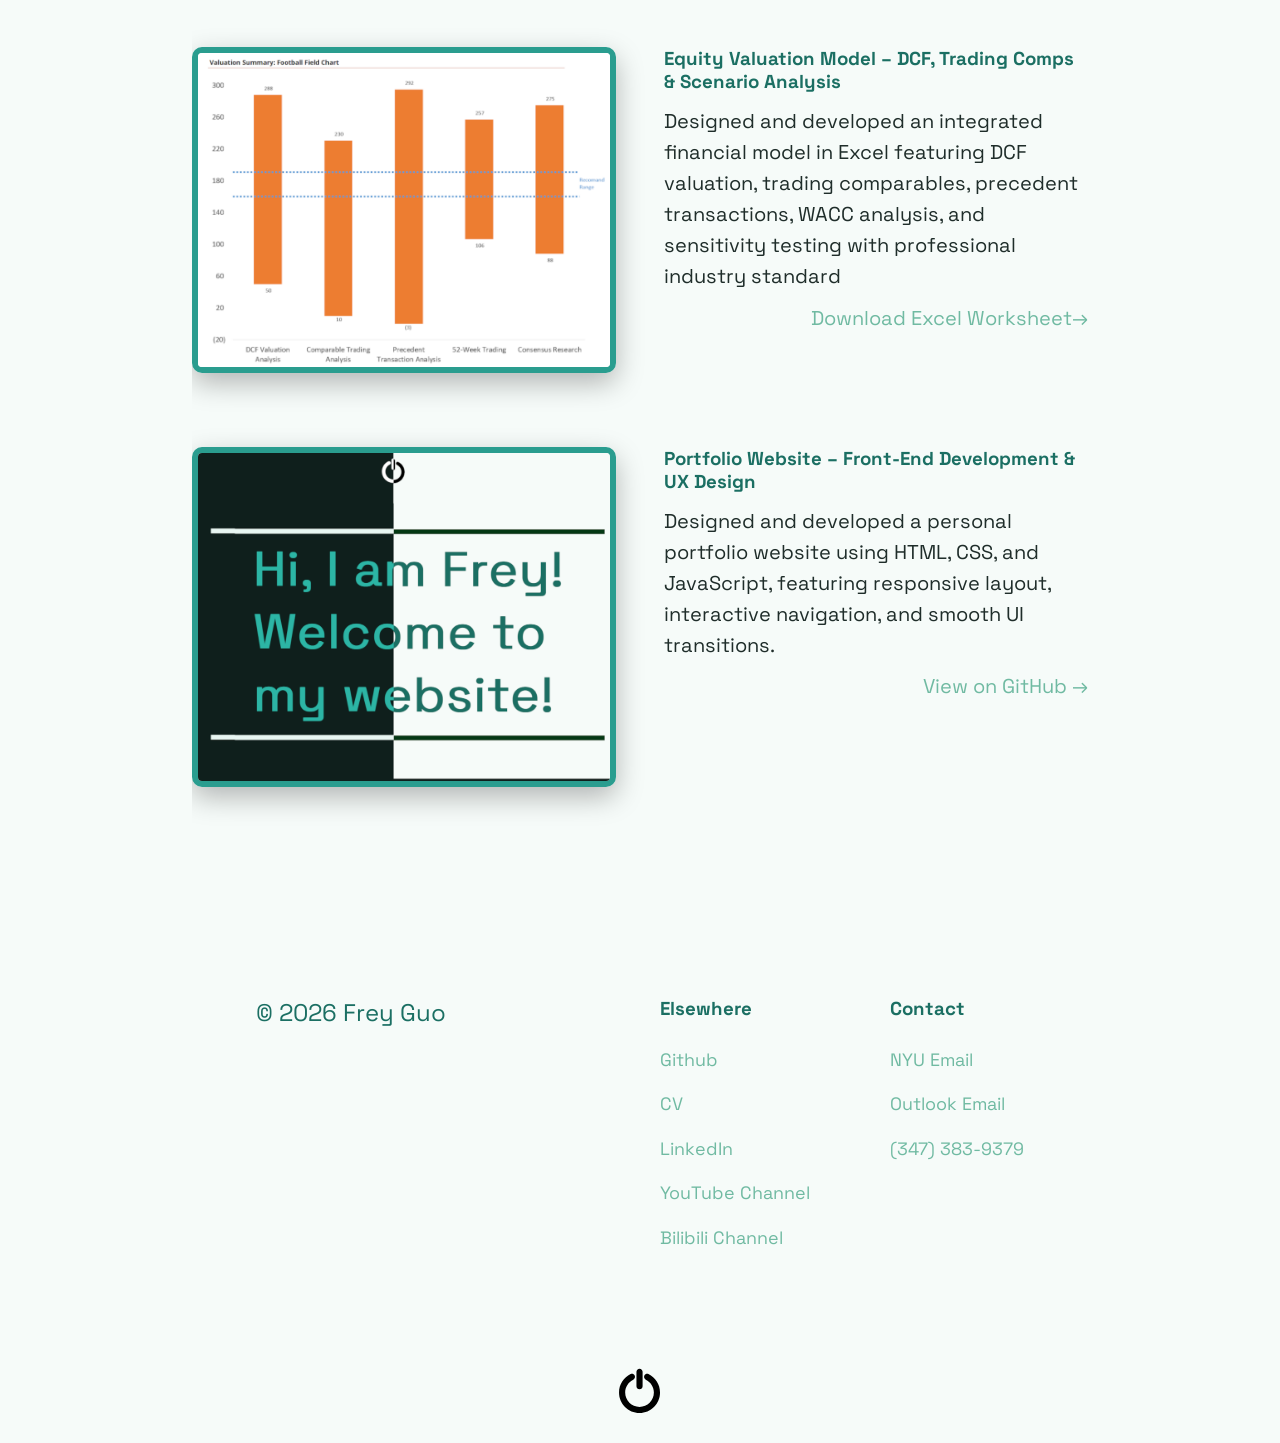
==== commit 7704454f: "Add files via upload" ====
--- a/index.html
+++ b/index.html
@@ -49,11 +49,30 @@
 
 
 <main class = "Project animate"> 
+
+      <div class = "prlayout">
+     <img src="pic/comingsoon.png" class="projectp" 
+    srcset= "pic/Signal_Center3.png 1x, pic/Signal_Center2.png 2x, pic/Signal_Center1.png 3x"
+    width="528" height="369" alt="project1">
+
+      <div class = "prcontent">
+      <h3> Stock Signal Center – Java-Based Market Scanner & Strategy Engine </h3>
+      <p class="prcontent1">
+        Designed and developed a Java desktop application that integrates the Alpha Vantage API to scan equities and evaluate rule-based trading signals using mean reversion, Turtle Trading breakouts, moving-average crossovers, and range-bound options income strategies.
+      </p>
+
+      <div class = "plinkgrid">
+      <p class = "plink"> <a href = "https://github.com/frawerygg/Stock-Signal-Center" download> View on GitHub → </a></p>
+    </div>
+    </div>
+    </div>
+
+
+
     <div class = "prlayout">
-
      <img src="pic/comingsoon.png" class="projectp" 
     srcset= "pic/valueP3.png 1x, pic/valueP2.png 2x, pic/valueP1.png 3x"
-    width="400" height="600" alt="project1">
+    width="528" height="330" alt="project1">
 
       <div class = "prcontent">
       <h3> Equity Valuation Model – DCF, Trading Comps & Scenario Analysis </h3>
@@ -69,13 +88,13 @@
       <div class = "prlayout">
      <img src="pic/WebP.png" class="projectp" 
       srcset= "pic/WebP1.png 1x, pic/WebP2.png 2x, pic/WebP3.png 3x"
-    width="400" height="600" alt="project4">
+    width="528" height="410" alt="project4">
 
     <div class = "prcontent">      
     <h3> Portfolio Website – Front-End Development & UX Design </h3>
       <p class = "prcontent1">   Designed and developed a personal portfolio website using HTML, CSS, and JavaScript, featuring responsive layout, interactive navigation, and smooth UI transitions. </p>
       <div class = "plinkgrid">
-      <p class = "plink"> <a href = "https://github.com/frawerygg/FreyGG-s-Online-Resume">View Project → </a> </p>
+      <p class = "plink"> <a href = "https://github.com/frawerygg/FreyGG-s-Online-Resume">View on GitHub → </a> </p>
     </div>
     </div>
   </div>
@@ -94,15 +113,35 @@
     </main>
 
 
-
-
     <main class = "Professional animate"> 
+
+        <div class = "professionalTitle">
+        <h3 class = "ptitle">Tha Balloch (Hoding) Group</h3>
+        <span class = "pdate">May 2026 – Aug 2026</span>
+      </div>
+
+      <p>Pudong, Shanghai, China </p>
+
+      <ul class = "pcontent">
+        <li>  Built DCF, Trading Comparable, and Precedent Transaction valuation analyses for public and pre-listing companies across multiple industries.</li>
+        <li> Researched IPO, SPAC, and de-SPAC transaction structures to evaluate alternative capital markets pathways and financing strategies.</li>
+        <li> Analyzed cross-border corporate structures involving Cayman, BVI, Hong Kong, and U.S. entities, focusing on corporate governance, ownership structures, and regulatory considerations.</li>
+        <li> Conducted company and industry due diligence through SEC filings, earnings reports, investor presentations, and market research sources.</li>
+        <li> Prepared professional valuation summaries, investment research reports, and PowerPoint presentations to support transaction analysis and strategic decision-making.</li>
+      </ul>
+
+      <div class = "plinkgrid">
+      <p class = "plink"> </p>
+    </div>
+
+
       <div class = "professionalTitle">
+
       <h3 class = "ptitle">Hwabao WP Fund Management – Internet and Product Department</h3>
         <span class = "pdate">Jun 2025 – Sep 2025</span>
       </div>
 
-      <p>SWFC, Shanghai, China</p>
+      <p>Pudong, Shanghai, China</p>
 
       <ul class = "pcontent">
         <li> Built Excel models linked to Bloomberg/WinD APIs to track fund performance and peer benchmarks, automating daily data updates and improving reporting efficiency. </li>
@@ -115,30 +154,13 @@
       <p class = "plink"> <a href="https://www.fsfund.com"> Official Website→ </a></p>
     </div>
 
-        <div class = "professionalTitle">
-        <h3 class = "ptitle">Tha Balloch (Hoding) Group</h3>
-        <span class = "pdate">May 2026 – Sep 2026</span>
-      </div>
-
-      <p>SK Edifice, Shanghai, China </p>
-
-      <ul class = "pcontent">
-        <li> coming soon</li>
-        <li> coming soon</li>
-        <li> coming soon</li>
-        <li> coming soon</li>
-      </ul>
-
-      <div class = "plinkgrid">
-      <p class = "plink"> Official Website→</p>
-    </div>
 
         <div class = "professionalTitle">
         <h3 class = "ptitle">Finance Society Club – Core Member</h3>
         <span class = "pdate">January 2025 – Now</span>
         </div>
 
-      <p >New York University, New York, NY</p>
+      <p >New York, NY</p>
 
       <ul class = "pcontent">
         <li>Engaged with finance professionals through seminars and coffee chats, broadening understanding of market structure, career paths, and industry workflows.</li>
@@ -150,17 +172,13 @@
       <div class = "plinkgrid">
       <p class = "plink"> <a href = "https://www.nyufinancesociety.org"> Official Website→ </a></p>
     </div>
-
-
-    </main>
-
-
-
-
-
-
-
-
+    </main>
+
+
+
+
+
+    
 
     <section class = "ehide animate">
     <main class = "Education"> 
@@ -301,7 +319,7 @@
     <div class="fcolumn">
       <h3>Elsewhere</h3>
       <ul>
-        <li><a href="#">Github</a></li>
+        <li><a href="https://github.com/frawerygg">Github</a></li>
         <li><a href="comingsoon.html">CV</a></li>
         <li><a href="https://www.linkedin.com/in/frey-guo-7851282b1">LinkedIn</a></li>
         <li><a href="https://www.youtube.com/@Frawery-oi5ok">YouTube Channel</a></li>
--- a/main.css
+++ b/main.css
@@ -41,6 +41,12 @@
   --svg: black;
 
   --navbar-highlight: #87F086;
+
+    --project-image-border: #2a9d8f;
+  --project-image-shadow: rgba(0, 0, 0, 0.28);
+
+      --section-navbar-gap: 3rem;
+
 }
 
 
@@ -69,6 +75,7 @@
   --svg: white;
 
   --navbar-highlight: black;
+
 
 }
 }
@@ -95,11 +102,14 @@
   --svg: black;
 
   --navbar-highlight: #87F086;
+
+    --project-image-border: #2a9d8f;
+  --project-image-shadow: rgba(0, 0, 0, 0.28);
 }
 
 :root.dark
 {
-	  --bg: #0f1f1c;     
+      --bg: #0f1f1c;     
   --surface: #132825;  
 
   --text: #e6f2ef;  
@@ -120,14 +130,15 @@
   --svg: white;
 
   --navbar-highlight: black;
+
 }
 
 
 icon
 {
-	display: flex;
-	justify-content: center;
-	width: 100%;
+    display: flex;
+    justify-content: center;
+    width: 100%;
 }
 
 .switcher1, .switcher2
@@ -146,8 +157,8 @@
 
 body
 {
-	background-color: var(--bg);
-	color: var(--text);
+    background-color: var(--bg);
+    color: var(--text);
   transition: all 0.3s ease;
   font-family: 'Space Grotesk' ,'localfont';
 }
@@ -191,55 +202,55 @@
 
 #header
 {
-	font-size: 7vw;
-	width: 60%;
-	margin: auto;
-	padding-left: 10%;
-	padding-top: 8px;
-	margin-bottom: 20px;
-	border-top: 10px solid black ;
-	border-color: var(--border);
-	margin-top: 1em;
+    font-size: 7vw;
+    width: 60%;
+    margin: auto;
+    padding-left: 10%;
+    padding-top: 8px;
+    margin-bottom: 20px;
+    border-top: 10px solid black ;
+    border-color: var(--border);
+    margin-top: 1em;
 }
 
 .selfie
 {
-	width: 100%;
-	height: auto;
-	max-width: 400px;
-	max-height: 600px;
-	border: 10px solid black;
-	border-color: var(--border);
+    width: 100%;
+    height: auto;
+    max-width: 400px;
+    max-height: 600px;
+    border: 10px solid black;
+    border-color: var(--border);
 
 }
 
 .intro
 {
-	padding-top: 10vw;
+    padding-top: 10vw;
     display: grid;
     grid-template-columns: 1fr 1fr;
     grid-auto-rows: minmax(100px, auto);
     width: 80%;
-	margin: auto;
-	gap: 1.5em;
-	border-top: 10px solid black ;
-	border-color: var(--border);
+    margin: auto;
+    gap: 1.5em;
+    border-top: 10px solid black ;
+    border-color: var(--border);
  }
 
 nav
 {
-	width: 80%;
-	margin: auto;
-	display: flex;
-	justify-content: center;
+    width: 80%;
+    margin: auto;
+    display: flex;
+    justify-content: center;
 }
 
 
 .navbar
  {
- 	list-style: none;
- 	position: relative;
- 	display: flex;
+    list-style: none;
+    position: relative;
+    display: flex;
   flex-direction: row;
   align-items: center;
 
@@ -256,18 +267,18 @@
 
  .navbar li
  {
- 	cursor: pointer;
- 	z-index: 1;
- 	display: inline-block;
- 	padding: 10px 16px;
+    cursor: pointer;
+    z-index: 1;
+    display: inline-block;
+    padding: 10px 16px;
 
  }
 
 .Professional, .Project, .Education, .Certificate, .Award, .Skills
 {
-	width: 70%;
-	margin: auto;
-	padding-top: 2vw;
+    width: 70%;
+    margin: auto;
+    padding-top: 2vw;
 }
 
 
@@ -277,50 +288,50 @@
 
 .prlayout h3
 {
-	color: var(--heavy-strong);
+    color: var(--heavy-strong);
 ;
 }
 
 .professionalTitle
 {
-	display: grid;
-	grid-template-columns: 1fr 1fr 1fr 1fr;
+    display: grid;
+    grid-template-columns: 1fr 1fr 1fr 1fr;
 }
 
 .ptitle
 {
-	grid-column: 1/4;
-	color: var(--heavy-strong);
+    grid-column: 1/4;
+    color: var(--heavy-strong);
 }
 
 .pdate
 {
-	grid-column: 4/-1;
+    grid-column: 4/-1;
 }
 
 .pcontent
 {
-	margin-left: 1em;
-	padding-top: 0.5vw;
-	padding-bottom: 0.5vw;
+    margin-left: 1em;
+    padding-top: 0.5vw;
+    padding-bottom: 0.5vw;
 }
 
 .plinkgrid
 {
-	display: grid;
-	grid-template-columns: 1fr 1fr 1fr 1fr 1fr 1fr 1fr;
+    display: grid;
+    grid-template-columns: 1fr 1fr 1fr 1fr 1fr 1fr 1fr;
 }
 
 .plink
 {
-	grid-column: 8/-1;
-	padding-bottom: 2vw;
+    grid-column: 8/-1;
+    padding-bottom: 2vw;
 
 }
 
 .Professional
 {
-	display: ;
+    display: ;
 }
 
 
@@ -328,43 +339,67 @@
  /*  ----------------------------------------------- Project --------------------------------------------------  */
  /*  ----------------------------------------------- Project --------------------------------------------------  */
 
+.Project {
+    display: flex;
+    flex-direction: column;
+    gap: 3rem;
+}
+
+.Project .prlayout {
+    display: grid;
+    grid-template-columns: minmax(0, 1fr) minmax(0, 1fr);
+    align-items: start;
+    gap: 3rem;
+}
+
 .prlayout
 {
-	display: grid;
-	grid-template-columns: 1fr 1fr;
-	gap: 1em;
-}
-
-.prcontent
-{
-	padding-bottom: 8em;
-}
-
-.prcontent1
-{
-	padding-top: 1vw;
-	padding-bottom: 1vw;
-}
-
-.projectp
-{
-	width: 100%;
-	height: auto;
-	max-width: 400px;
-	max-height: 600px;
-	border: 10px solid black;
-	border-color: var(--border);
-}
-
-.Project h3
-{
-	color: var(--heavy-strong);
-;
-}
-
-.Project
-{
-	display: ;
+    padding-top: 2vw;
+}
+
+.Project .projectp {
+    display: block;
+    width: 100%;
+    height: auto;
+
+    border: 6px solid var(--project-image-border);
+    border-radius: 10px;
+
+    box-shadow: 0 10px 28px var(--project-image-shadow);
+
+    transition:
+        transform 0.3s ease,
+        box-shadow 0.3s ease;
+}
+
+.Project .projectp:hover {
+    transform: translateY(-6px);
+    box-shadow: 0 16px 36px var(--project-image-shadow);
+}
+
+.Project .prcontent {
+    padding-bottom: 0;
+}
+
+.Project .prcontent h3 {
+    color: var(--heavy-strong);
+}
+
+.Project .prcontent1 {
+    padding-top: 1vw;
+    padding-bottom: 1vw;
+    line-height: 1.55;
+}
+
+.Project .plinkgrid {
+    display: flex;
+    justify-content: flex-end;
+}
+
+/* GitHub or download link */
+.Project .plink {
+    margin: 0;
+    padding: 0;
 }
 
  /*  ----------------------------------------------- Education --------------------------------------------------  */
@@ -373,52 +408,52 @@
 
 .Education
 {
-		display: grid;
-  	grid-template-columns: minmax(180px, 30%) 1fr;
+        display: grid;
+    grid-template-columns: minmax(180px, 30%) 1fr;
 }
 
 .econtent
 {
-	display: flex;
-	flex-direction: column;
-	gap: 10px;
+    display: flex;
+    flex-direction: column;
+    gap: 10px;
 }
 
 .eheader
 {
-	display: flex;
-	justify-content: space-between;
-	align-items: baseline;
+    display: flex;
+    justify-content: space-between;
+    align-items: baseline;
 
 }
 
 .elist
 {
-	display: grid;
-	grid-template-columns: 1fr 1fr;
-	margin-top: -8px;
-	padding-left: 20px;
+    display: grid;
+    grid-template-columns: 1fr 1fr;
+    margin-top: -8px;
+    padding-left: 20px;
 }
 
 .gpa
 {
-	display: flex;
-	flex-wrap: nowrap;
+    display: flex;
+    flex-wrap: nowrap;
 }
 
 #GPA
 {
-	white-space: nowrap;
+    white-space: nowrap;
 }
 
 .ehide
 {
-	display: ;
+    display: ;
 }
 
 .Education h3
 {
-	color: var(--heavy-strong);
+    color: var(--heavy-strong);
 }
 
  /*  ---------------------------------------------  Certificate -------------------------------------------------  */
@@ -427,33 +462,33 @@
 
 .Certificate
 {
-	margin-top: -2.5em;
+    margin-top: -2.5em;
 }
 
 .Certificate h2, .Certificate p
 {
-	text-align:center;
-	padding-bottom: 1vw;
+    text-align:center;
+    padding-bottom: 1vw;
 }
 
 .cimg
 {
-	display: flex;
-	justify-content: center;
-	padding-bottom: 2vw;
+    display: flex;
+    justify-content: center;
+    padding-bottom: 2vw;
 }
 
 .ccimg
 {
-	border: 2px solid black;
-	border-color: var(--border);
-	width: 100%;
-	height: auto;
+    border: 2px solid black;
+    border-color: var(--border);
+    width: 100%;
+    height: auto;
 }
 
 .Certificate
 {
-	display: ;
+    display: ;
 }
 
  /*  ---------------------------------------------  Award -----------------------------------------------------  */
@@ -462,12 +497,12 @@
 
 .Award p
 {
-	text-align: center;
+    text-align: center;
 }
 
 .Award
 {
-	display: ;
+    display: ;
 }
 
  /*  ----------------------------------------  Skills/interest/language ---------------------------------------  */
@@ -476,7 +511,7 @@
 
 .Skills 
 {
-	margin-top: -30px;
+    margin-top: -30px;
 }
 
 .sgrid 
@@ -509,7 +544,7 @@
 
 .Skills h3
 {
-	color: var(--heavy-strong);
+    color: var(--heavy-strong);
 }
 
 
@@ -519,7 +554,7 @@
 
 footer 
 {
-	padding-top: 10vw;
+    padding-top: 10vw;
   width: 60%;
   margin: auto;
   display: grid;
@@ -552,12 +587,12 @@
 
 footer p, footer h3
 {
-	color: var(--heavy-strong);
+    color: var(--heavy-strong);
 }
 
 footer p
 {
-	font-size: 1.5em;
+    font-size: 1.5em;
 }
 
 
@@ -571,109 +606,109 @@
 @media (max-width: 50em)
 {
 
-	.intro
-	{
-		display: block;
-	}
-
-	.intro p
-	{
-		text-align: center;
-	}
-
-	.phonep
-	{
-		display: flex;
-		justify-content: center;
-		padding-bottom: 20px;
-	}
-
-	.navbar
+    .intro
+    {
+        display: block;
+    }
+
+    .intro p
+    {
+        text-align: center;
+    }
+
+    .phonep
+    {
+        display: flex;
+        justify-content: center;
+        padding-bottom: 20px;
+    }
+
+    .navbar
  {
     gap: 0em;
  }
 
  .navbar li
  {
- 	font-size: 14px;
- }
-
- 	.intro
- 	{
- 		padding-bottom: 10vw;	
- 	}
-
- 	.professionalTitle
- 	{
- 		display: block;
- 		padding-bottom: 10px;
- 	}
-
- 	.Professional
-	{
-	 	padding-top: 5vw;
-	}
-
-	.plink
-	{
-	padding-bottom: 5vw;
-	}
-
-	.pcontent
-	{
-	padding-top: 3vw;
-	padding-bottom: 3vw;
-	}
-
-	.prcontent
-	{
-		padding-bottom: 8em;
-	}
-
-	.prcontent1
-	{
-		display: none;
-	}
-
-	.plink
-	{
-		padding-top: 15px;
-	}
-
-	.Education
-	{
-		display: block;
-	}
-
-	.elist
-	{
-		grid-template-columns: 1fr;
-	}
-
-	.eiconf
-	{
-		display: flex;
-		justify-content: center;
-		padding-top: 3vw;
-		padding-bottom: 3vw;
-	}
-
-	.eheader
-	{
-		display: block;
-	}
-
-	.econtent p, .econtent h3
-	{
-		text-align: center;
-	}
-
-	.econtent li
-	{
-		margin-left: 6em;
-	}
-
-	.sgrid {
+    font-size: 14px;
+ }
+
+    .intro
+    {
+        padding-bottom: 10vw;   
+    }
+
+    .professionalTitle
+    {
+        display: block;
+        padding-bottom: 10px;
+    }
+
+    .Professional
+    {
+        padding-top: 5vw;
+    }
+
+    .plink
+    {
+    padding-bottom: 5vw;
+    }
+
+    .pcontent
+    {
+    padding-top: 3vw;
+    padding-bottom: 3vw;
+    }
+
+    .prcontent
+    {
+        padding-bottom: 8em;
+    }
+
+    .prcontent1
+    {
+        display: none;
+    }
+
+    .plink
+    {
+        padding-top: 15px;
+    }
+
+    .Education
+    {
+        display: block;
+    }
+
+    .elist
+    {
+        grid-template-columns: 1fr;
+    }
+
+    .eiconf
+    {
+        display: flex;
+        justify-content: center;
+        padding-top: 3vw;
+        padding-bottom: 3vw;
+    }
+
+    .eheader
+    {
+        display: block;
+    }
+
+    .econtent p, .econtent h3
+    {
+        text-align: center;
+    }
+
+    .econtent li
+    {
+        margin-left: 6em;
+    }
+
+    .sgrid {
     grid-template-columns: 1fr;
   }
 
@@ -684,13 +719,13 @@
 
   .Skills 
   {
-  		margin-top: 0px;
+        margin-top: 0px;
   }
 
-	.Certificate
-	{
-		margin-top: 0em;
-	}
+    .Certificate
+    {
+        margin-top: 0em;
+    }
 
   .flink
    {
@@ -700,33 +735,33 @@
 
   .fleft
   {
-  	display: none;
+    display: none;
 
   }
 
     .ancher
     {
-    	display: none;
+        display: none;
     }
 
     .prlayout
 {
-	display: block;
+    display: block;
 }
 
 .prcontent
 {
-	padding-top: 10px;
+    padding-top: 10px;
 }
 
 .prcontent
 {
-	padding-bottom: 5px;
+    padding-bottom: 5px;
 }
 
 .prcontent p
 {
-	text-align: center;
+    text-align: center;
 }
 
 }
@@ -736,27 +771,27 @@
 @media (min-width: 50.01em) and (max-width: 65em)
 {
 
-	nav
-{
-	padding-top: 2em;
-}
-	.navbar
+    nav
+{
+    padding-top: 2em;
+}
+    .navbar
  {
     gap: 2em;
  }
 
-	.Education
-	{
-		display: block;
-	}
-
-		.eiconf
-	{
-		display: flex;
-		justify-content: center;
-	}
-
-	.sgrid 
+    .Education
+    {
+        display: block;
+    }
+
+        .eiconf
+    {
+        display: flex;
+        justify-content: center;
+    }
+
+    .sgrid 
   {
     grid-template-columns: 1fr 1fr;
   }
@@ -768,7 +803,7 @@
 
   footer p
 {
-	font-size: 1em;
+    font-size: 1em;
 }
 }
 
@@ -778,40 +813,40 @@
 @media (min-width: 65.01em)
 {
 
-	.intro
-	{
-		width: 60%;
-		padding-bottom: 6vw;
-	}
-
-	.navbar
-	{
-	gap: 4em;
-	}
-
-	.sgrid 
+    .intro
+    {
+        width: 60%;
+        padding-bottom: 6vw;
+    }
+
+    .navbar
+    {
+    gap: 4em;
+    }
+
+    .sgrid 
   {
     grid-template-columns: 2fr 1fr 1fr;
   }
 
  .navbar li
  {
- 	white-space: nowrap;
+    white-space: nowrap;
  }
 
  p
  {
- 	font-size: 1.25em;
+    font-size: 1.25em;
  }
 
  li
  {
- 	font-size: 1.12em;
+    font-size: 1.12em;
  }
 
  span
  {
- 	 	font-size: 1.12em;
+        font-size: 1.12em;
  }
 
 }
@@ -858,7 +893,4 @@
   transition: all 0.3s ease;
   z-index: 0;
   pointer-events: none;
-}
-
-
-
+}
